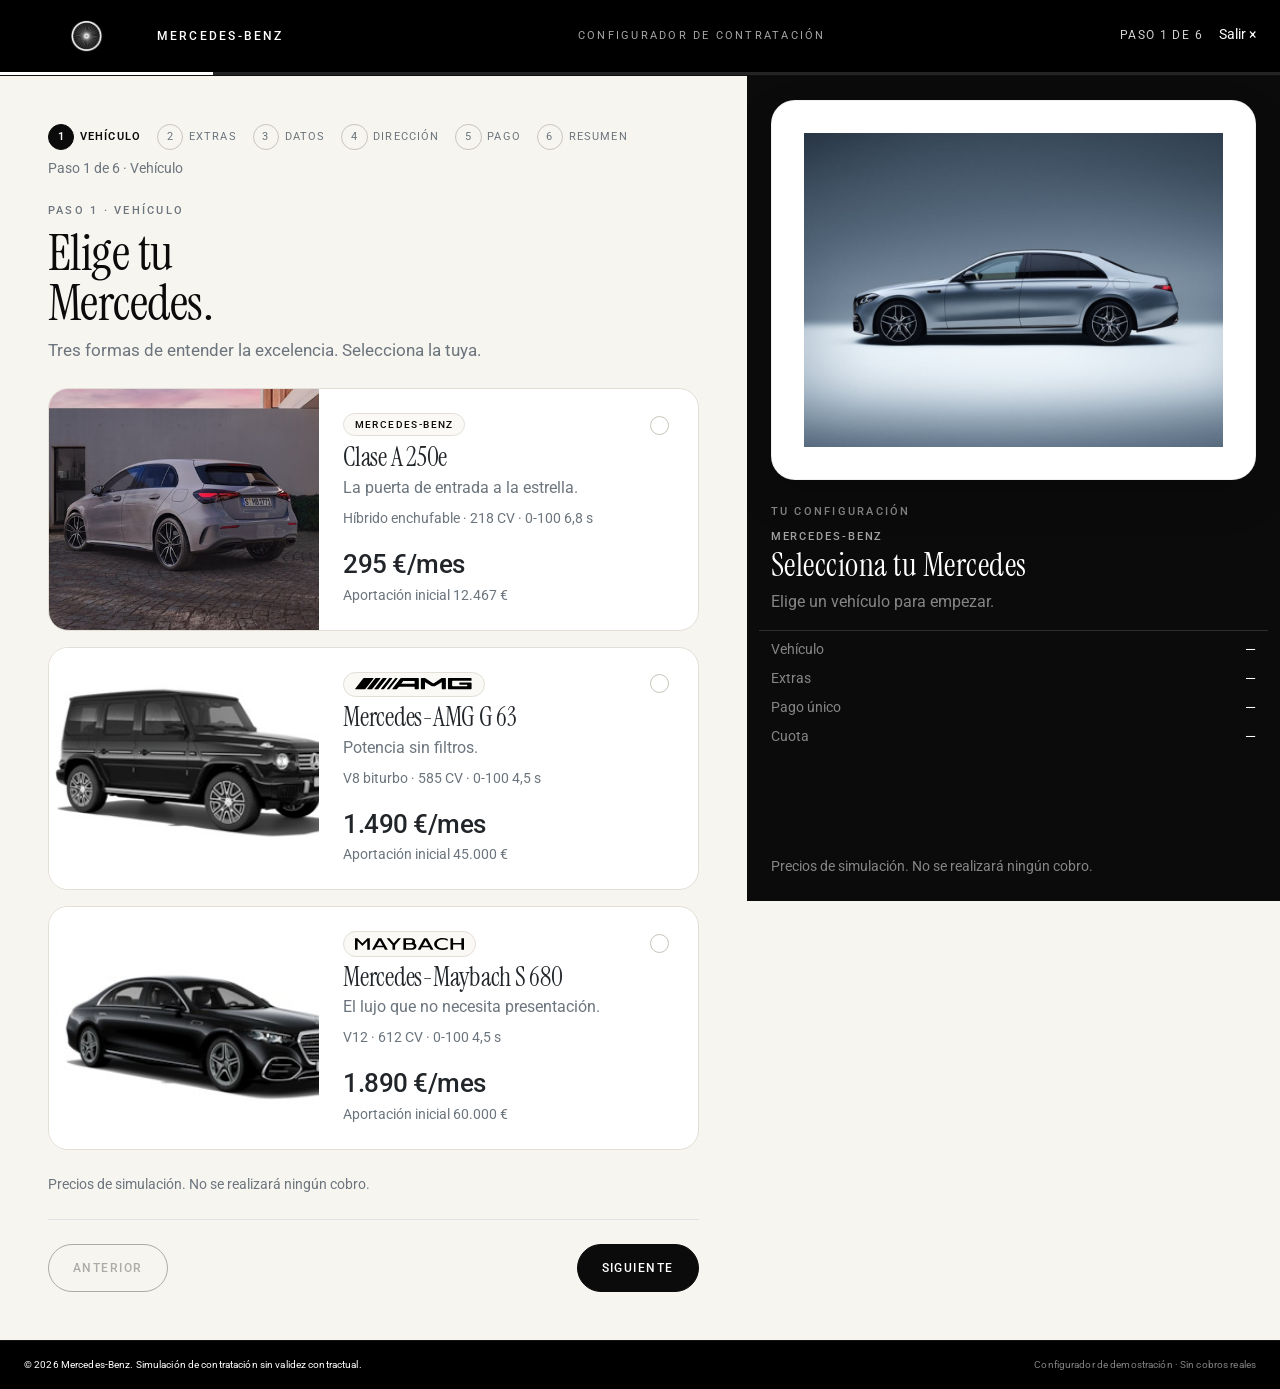
==== contratacion.html @ b45d789f "feat(SCRUM-10): implementa los extras y sus dependencias" ====
<!DOCTYPE html>
<html lang="es">

<head>
    <meta charset="UTF-8">
    <meta name="viewport" content="width=device-width, initial-scale=1.0">
    <title>Configurador de contratación | Mercedes-Benz</title>
    <meta name="description"
        content="Configura y simula la contratación de tu Mercedes-Benz en seis pasos. Precios de simulación, sin cobros reales.">
    <link rel="icon" href="images/logo-140years.gif" type="image/gif">
    <link rel="stylesheet" href="css/bootstrap.min.css">
    <link rel="stylesheet" href="css/custom-css.css">
    <link rel="stylesheet" href="css/contratacion.css">
    <link rel="preconnect" href="https://fonts.googleapis.com">
    <link rel="preconnect" href="https://fonts.gstatic.com" crossorigin>
    <link
        href="https://fonts.googleapis.com/css2?family=Instrument+Serif:ital@0;1&family=Roboto:ital,wght@0,100..900;1,100..900&display=swap"
        rel="stylesheet">
</head>

<body class="config-page">

    <a class="visually-hidden-focusable" href="#contenidoConfigurador">Saltar al contenido</a>

    <noscript>
        <div class="alert alert-warning rounded-0 m-0 text-center">
            Este configurador necesita JavaScript para funcionar.
        </div>
    </noscript>

    <!-- =========================================================
         BARRA SUPERIOR DEL CONFIGURADOR
         ========================================================= -->
    <header class="config-header bg-black text-white sticky-top">
        <div class="config-header-inner d-flex align-items-center justify-content-between gap-3 px-3 px-lg-4">
            <a href="index.html"
                class="config-brand d-flex align-items-center gap-2 text-white text-decoration-none flex-shrink-0"
                aria-label="Volver a la home de Mercedes-Benz">
                <img src="images/logo-140years.gif" alt="Mercedes-Benz" class="config-brand-logo">
                <span class="config-brand-text d-none d-sm-inline">Mercedes-Benz</span>
            </a>

            <p class="config-header-title mb-0 d-none d-md-block">Configurador de contratación</p>

            <div class="config-header-meta d-flex align-items-center gap-3 flex-shrink-0">
                <span id="indicadorPasoTop" class="config-step-label text-uppercase small">Paso 1 de 6</span>
                <a href="index.html" class="config-exit text-white text-decoration-none small">
                    Salir <span aria-hidden="true">×</span>
                </a>
            </div>
        </div>

        <div class="config-progress progress" role="progressbar" aria-label="Progreso del formulario"
            aria-valuemin="1" aria-valuemax="6" aria-valuenow="1">
            <div id="barraProgreso" class="config-progress-bar progress-bar bg-white" style="width: 16.6667%"></div>
        </div>
    </header>

    <!-- =========================================================
         LAYOUT: CONTENIDO + SHOWROOM
         ========================================================= -->
    <main id="contenidoConfigurador" class="config-layout">
        <h1 class="visually-hidden">Configurador de contratación Mercedes-Benz</h1>

        <div class="row g-0">
            <!-- Columna izquierda: pasos y formulario -->
            <div class="col-12 col-xl-7 config-content">
                <div class="config-main px-3 px-md-4 px-xl-5 py-4 py-xl-5">

                    <!-- Stepper -->
                    <nav aria-label="Pasos del formulario" class="config-stepper mb-4">
                        <ol class="list-unstyled d-flex flex-wrap gap-2 gap-md-3 mb-2">
                            <li class="config-stepper-item is-active fw-semibold" data-paso-indicador="1"
                                aria-current="step">
                                <span class="config-stepper-num">1</span> Vehículo
                            </li>
                            <li class="config-stepper-item text-secondary" data-paso-indicador="2">
                                <span class="config-stepper-num">2</span> Extras
                            </li>
                            <li class="config-stepper-item text-secondary" data-paso-indicador="3">
                                <span class="config-stepper-num">3</span> Datos
                            </li>
                            <li class="config-stepper-item text-secondary" data-paso-indicador="4">
                                <span class="config-stepper-num">4</span> Dirección
                            </li>
                            <li class="config-stepper-item text-secondary" data-paso-indicador="5">
                                <span class="config-stepper-num">5</span> Pago
                            </li>
                            <li class="config-stepper-item text-secondary" data-paso-indicador="6">
                                <span class="config-stepper-num">6</span> Resumen
                            </li>
                        </ol>
                        <p id="indicadorPaso" class="small text-secondary mb-0" aria-live="polite">
                            Paso 1 de 6 · Vehículo
                        </p>
                    </nav>

                    <form id="formContratacion" class="config-form" novalidate>
                        <!-- Resumen de errores: lo rellena T10 -->
                        <div id="resumenErrores" class="alert alert-danger" role="alert" hidden></div>

                        <!-- =================================================
                             PASO 1: VEHÍCULO
                             ================================================= -->
                        <section class="config-step" id="paso-1" data-paso="1" aria-labelledby="titulo-paso-1">
                            <header class="config-step-header mb-4">
                                <p class="config-eyebrow text-uppercase small text-secondary mb-2">
                                    Paso 1 · Vehículo
                                </p>
                                <h2 id="titulo-paso-1" class="display-4 mb-2" tabindex="-1">Elige tu Mercedes.</h2>
                                <p class="config-lead text-secondary mb-0">
                                    Tres formas de entender la excelencia. Selecciona la tuya.
                                </p>
                            </header>

                            <fieldset class="config-fieldset mb-4">
                                <legend class="visually-hidden">Selecciona un vehículo</legend>

                                <div class="config-vehicle-list d-flex flex-column gap-3">

                                    <!-- Clase A 250e -->
                                    <div class="card-vehiculo card overflow-hidden position-relative">
                                        <div class="row g-0">
                                            <div class="col-sm-5 config-vehiculo-media">
                                                <img src="images/ClaseA250eSpecialEdition.jpg"
                                                    alt="Mercedes-Benz Clase A 250e"
                                                    class="w-100 h-100 object-fit-cover">
                                            </div>
                                            <div class="col-sm-7">
                                                <div class="card-body">
                                                    <div
                                                        class="d-flex justify-content-between align-items-start gap-3 mb-2">
                                                        <span class="badge card-vehiculo-badge">Mercedes-Benz</span>
                                                        <div class="form-check m-0">
                                                            <input class="form-check-input" type="radio"
                                                                name="producto" id="producto-clase-a"
                                                                value="clase-a-250e" data-linea="mercedes-benz"
                                                                data-modelo="Clase A 250e" data-precio-mensual="295"
                                                                data-precio-unico="12467"
                                                                data-imagen="images/ClaseA250eSpecialEdition.jpg"
                                                                data-tagline="La puerta de entrada a la estrella."
                                                                data-specs="Híbrido enchufable · 218 CV · 0-100 6,8 s"
                                                                data-alt="Mercedes-Benz Clase A 250e">
                                                            <label class="form-check-label stretched-link"
                                                                for="producto-clase-a">
                                                                <span class="visually-hidden">Seleccionar Clase A
                                                                    250e</span>
                                                            </label>
                                                        </div>
                                                    </div>
                                                    <h3 class="h4 mb-1">Clase A 250e</h3>
                                                    <p class="text-secondary mb-2">La puerta de entrada a la
                                                        estrella.</p>
                                                    <p class="small text-secondary mb-3">
                                                        Híbrido enchufable · 218 CV · 0-100 6,8 s
                                                    </p>
                                                    <p class="config-vehiculo-precio mb-0"><strong>295 €/mes</strong>
                                                    </p>
                                                    <p class="small text-secondary mb-0">
                                                        Aportación inicial 12.467 €
                                                    </p>
                                                    <span class="card-vehiculo-estado" aria-hidden="true">Seleccionado</span>
                                                </div>
                                            </div>
                                        </div>
                                    </div>

                                    <!-- AMG G 63 -->
                                    <div class="card-vehiculo card overflow-hidden position-relative">
                                        <div class="row g-0">
                                            <div class="col-sm-5 config-vehiculo-media">
                                                <img src="images/coches/SUV&amp;Todoterreno2.jpg"
                                                    alt="Mercedes-AMG G 63" class="w-100 h-100 object-fit-cover">
                                            </div>
                                            <div class="col-sm-7">
                                                <div class="card-body">
                                                    <div
                                                        class="d-flex justify-content-between align-items-start gap-3 mb-2">
                                                        <span class="badge card-vehiculo-badge">
                                                            <img src="images/logo-amg.svg" alt="AMG" height="12">
                                                        </span>
                                                        <div class="form-check m-0">
                                                            <input class="form-check-input" type="radio"
                                                                name="producto" id="producto-amg" value="amg-g-63"
                                                                data-linea="amg" data-modelo="Mercedes-AMG G 63"
                                                                data-precio-mensual="1490" data-precio-unico="45000"
                                                                data-imagen="images/coches/SUV&amp;Todoterreno2.jpg"
                                                                data-tagline="Potencia sin filtros."
                                                                data-specs="V8 biturbo · 585 CV · 0-100 4,5 s"
                                                                data-alt="Mercedes-AMG G 63">
                                                            <label class="form-check-label stretched-link"
                                                                for="producto-amg">
                                                                <span class="visually-hidden">Seleccionar
                                                                    Mercedes-AMG G 63</span>
                                                            </label>
                                                        </div>
                                                    </div>
                                                    <h3 class="h4 mb-1">Mercedes-AMG G 63</h3>
                                                    <p class="text-secondary mb-2">Potencia sin filtros.</p>
                                                    <p class="small text-secondary mb-3">
                                                        V8 biturbo · 585 CV · 0-100 4,5 s
                                                    </p>
                                                    <p class="config-vehiculo-precio mb-0"><strong>1.490
                                                            €/mes</strong></p>
                                                    <p class="small text-secondary mb-0">
                                                        Aportación inicial 45.000 €
                                                    </p>
                                                    <span class="card-vehiculo-estado" aria-hidden="true">Seleccionado</span>
                                                </div>
                                            </div>
                                        </div>
                                    </div>

                                    <!-- Maybach S 680 -->
                                    <div class="card-vehiculo card overflow-hidden position-relative">
                                        <div class="row g-0">
                                            <div class="col-sm-5 config-vehiculo-media">
                                                <img src="images/coches/Berlina1.jpg"
                                                    alt="Mercedes-Maybach S 680"
                                                    class="w-100 h-100 object-fit-cover">
                                            </div>
                                            <div class="col-sm-7">
                                                <div class="card-body">
                                                    <div
                                                        class="d-flex justify-content-between align-items-start gap-3 mb-2">
                                                        <span class="badge card-vehiculo-badge">
                                                            <img src="images/logo-maybach.svg" alt="Maybach"
                                                                height="12">
                                                        </span>
                                                        <div class="form-check m-0">
                                                            <input class="form-check-input" type="radio"
                                                                name="producto" id="producto-maybach"
                                                                value="maybach-s-680" data-linea="maybach"
                                                                data-modelo="Mercedes-Maybach S 680"
                                                                data-precio-mensual="1890" data-precio-unico="60000"
                                                                data-imagen="images/coches/Berlina1.jpg"
                                                                data-tagline="El lujo que no necesita presentación."
                                                                data-specs="V12 · 612 CV · 0-100 4,5 s"
                                                                data-alt="Mercedes-Maybach S 680">
                                                            <label class="form-check-label stretched-link"
                                                                for="producto-maybach">
                                                                <span class="visually-hidden">Seleccionar
                                                                    Mercedes-Maybach S 680</span>
                                                            </label>
                                                        </div>
                                                    </div>
                                                    <h3 class="h4 mb-1">Mercedes-Maybach S 680</h3>
                                                    <p class="text-secondary mb-2">El lujo que no necesita
                                                        presentación.</p>
                                                    <p class="small text-secondary mb-3">
                                                        V12 · 612 CV · 0-100 4,5 s
                                                    </p>
                                                    <p class="config-vehiculo-precio mb-0"><strong>1.890
                                                            €/mes</strong></p>
                                                    <p class="small text-secondary mb-0">
                                                        Aportación inicial 60.000 €
                                                    </p>
                                                    <span class="card-vehiculo-estado" aria-hidden="true">Seleccionado</span>
                                                </div>
                                            </div>
                                        </div>
                                    </div>

                                </div>
                            </fieldset>

                            <p class="small text-secondary mb-0">
                                Precios de simulación. No se realizará ningún cobro.
                            </p>
                        </section>

                        <!-- =================================================
                             PASO 2: EXTRAS (T5)
                             ================================================= -->
                        <section class="config-step" id="paso-2" data-paso="2" aria-labelledby="titulo-paso-2" hidden>
                            <header class="config-step-header mb-4">
                                <p class="config-eyebrow text-uppercase small text-secondary mb-2">
                                    Paso 2 · Extras
                                </p>
                                <h2 id="titulo-paso-2" class="display-4 mb-2" tabindex="-1">Hazlo tuyo.</h2>
                                <p class="config-lead text-secondary mb-0">
                                    Añade solo lo que necesitas. Puedes cambiar de idea cuando quieras.
                                </p>
                            </header>
                            <div id="extrasAviso" class="extras-aviso" role="status" hidden></div>

                            <section class="extras-grupo" aria-labelledby="extras-servicios">
                                <h3 id="extras-servicios" class="extras-grupo-titulo">Servicios</h3>
                                <div class="row g-3">
                                    <div class="col-md-6">
                                        <label class="card-extra" for="extra-mantenimiento">
                                            <span class="card-extra-icono" aria-hidden="true">
                                                <svg xmlns="http://www.w3.org/2000/svg" viewBox="0 0 24 24"
                                                    fill="none" stroke="currentColor" stroke-width="1.5"
                                                    stroke-linecap="round" stroke-linejoin="round">
                                                    <path
                                                        d="M14.7 6.3a4 4 0 0 0-5.4 5.4L3 18l3 3 6.3-6.3a4 4 0 0 0 5.4-5.4l-2.8 2.8-2.5-.7-.7-2.5 2.8-2.8Z" />
                                                </svg>
                                            </span>
                                            <span class="card-extra-cuerpo">
                                                <span class="card-extra-titulo">Mantenimiento y neumáticos</span>
                                                <span class="card-extra-desc">Revisiones, mantenimiento y neumáticos
                                                    incluidos.</span>
                                                <span class="card-extra-precio">35 €/mes</span>
                                                <span class="card-extra-tipo">Recurrente</span>
                                            </span>
                                            <span class="card-extra-control">
                                                <input class="form-check-input" type="checkbox"
                                                    id="extra-mantenimiento" name="extras" value="mantenimiento"
                                                    data-nombre="Mantenimiento y neumáticos" data-precio-mensual="35"
                                                    data-precio-unico="0" data-tipo="mensual" disabled>
                                            </span>
                                        </label>
                                    </div>
                                    <div class="col-md-6">
                                        <label class="card-extra" for="extra-seguro">
                                            <span class="card-extra-icono" aria-hidden="true">
                                                <svg xmlns="http://www.w3.org/2000/svg" viewBox="0 0 24 24"
                                                    fill="none" stroke="currentColor" stroke-width="1.5"
                                                    stroke-linecap="round" stroke-linejoin="round">
                                                    <path d="M12 3l7 3v5c0 4.4-2.9 7.4-7 9-4.1-1.6-7-4.6-7-9V6l7-3Z" />
                                                    <path d="m9 12 2 2 4-4" />
                                                </svg>
                                            </span>
                                            <span class="card-extra-cuerpo">
                                                <span class="card-extra-titulo">Seguro a todo riesgo</span>
                                                <span class="card-extra-desc">Cobertura completa con franquicia
                                                    reducida.</span>
                                                <span class="card-extra-precio">45 €/mes</span>
                                                <span class="card-extra-tipo">Recurrente</span>
                                            </span>
                                            <span class="card-extra-control">
                                                <input class="form-check-input" type="checkbox" id="extra-seguro"
                                                    name="extras" value="seguro" data-nombre="Seguro a todo riesgo"
                                                    data-precio-mensual="45" data-precio-unico="0" data-tipo="mensual"
                                                    disabled>
                                            </span>
                                        </label>
                                    </div>
                                </div>
                            </section>

                            <section class="extras-grupo" aria-labelledby="extras-tecnologia-confort">
                                <h3 id="extras-tecnologia-confort" class="extras-grupo-titulo">Tecnología y confort</h3>
                                <div class="row g-3">
                                    <div class="col-md-6">
                                        <label class="card-extra" for="extra-wallbox">
                                            <span class="card-extra-icono" aria-hidden="true">
                                                <svg xmlns="http://www.w3.org/2000/svg" viewBox="0 0 24 24"
                                                    fill="none" stroke="currentColor" stroke-width="1.5"
                                                    stroke-linecap="round" stroke-linejoin="round">
                                                    <path d="M13 2 4 14h6l-1 8 9-12h-6l1-8Z" />
                                                </svg>
                                            </span>
                                            <span class="card-extra-cuerpo">
                                                <span class="card-extra-titulo">Wallbox y instalación</span>
                                                <span class="card-extra-desc">Cargador doméstico instalado en tu
                                                    plaza.</span>
                                                <span class="card-extra-precio">1.200 €</span>
                                                <span class="card-extra-tipo">Pago único</span>
                                                <span class="card-extra-nota">Solo disponible para Clase A 250e.</span>
                                            </span>
                                            <span class="card-extra-control">
                                                <input class="form-check-input" type="checkbox" id="extra-wallbox"
                                                    name="extras" value="wallbox" data-nombre="Wallbox y instalación"
                                                    data-precio-mensual="0" data-precio-unico="1200" data-tipo="unico"
                                                    data-requiere="clase-a-250e"
                                                    data-requiere-texto="Clase A 250e" disabled>
                                            </span>
                                        </label>
                                    </div>
                                    <div class="col-md-6">
                                        <label class="card-extra" for="extra-amg-night">
                                            <span class="card-extra-icono" aria-hidden="true">
                                                <svg xmlns="http://www.w3.org/2000/svg" viewBox="0 0 24 24"
                                                    fill="none" stroke="currentColor" stroke-width="1.5"
                                                    stroke-linecap="round" stroke-linejoin="round">
                                                    <path
                                                        d="m12 3 2.6 5.3 5.9.9-4.3 4.2 1 5.9-5.2-2.8-5.2 2.8 1-5.9L3.5 9.2l5.9-.9L12 3Z" />
                                                </svg>
                                            </span>
                                            <span class="card-extra-cuerpo">
                                                <span class="card-extra-titulo">Pack AMG Night</span>
                                                <span class="card-extra-desc">Detalles exteriores e interiores de
                                                    inspiración AMG.</span>
                                                <span class="card-extra-precio">1.500 €</span>
                                                <span class="card-extra-tipo">Pago único</span>
                                                <span class="card-extra-nota">Solo disponible para AMG G 63 · No
                                                    compatible con Pack Confort.</span>
                                            </span>
                                            <span class="card-extra-control">
                                                <input class="form-check-input" type="checkbox" id="extra-amg-night"
                                                    name="extras" value="pack-amg-night" data-nombre="Pack AMG Night"
                                                    data-precio-mensual="0" data-precio-unico="1500" data-tipo="unico"
                                                    data-requiere="amg-g-63" data-requiere-texto="Mercedes-AMG G 63"
                                                    data-incompatible="extra-confort" disabled>
                                            </span>
                                        </label>
                                    </div>
                                    <div class="col-md-6">
                                        <label class="card-extra" for="extra-chofer">
                                            <span class="card-extra-icono" aria-hidden="true">
                                                <svg xmlns="http://www.w3.org/2000/svg" viewBox="0 0 24 24"
                                                    fill="none" stroke="currentColor" stroke-width="1.5"
                                                    stroke-linecap="round" stroke-linejoin="round">
                                                    <circle cx="12" cy="8" r="3" />
                                                    <path d="M5 21a7 7 0 0 1 14 0" />
                                                </svg>
                                            </span>
                                            <span class="card-extra-cuerpo">
                                                <span class="card-extra-titulo">Pack Chófer</span>
                                                <span class="card-extra-desc">Asientos executive y experiencia
                                                    trasera premium.</span>
                                                <span class="card-extra-precio">2.500 €</span>
                                                <span class="card-extra-tipo">Pago único</span>
                                                <span class="card-extra-nota">Solo disponible para Maybach S 680.</span>
                                            </span>
                                            <span class="card-extra-control">
                                                <input class="form-check-input" type="checkbox" id="extra-chofer"
                                                    name="extras" value="pack-chofer" data-nombre="Pack Chófer"
                                                    data-precio-mensual="0" data-precio-unico="2500" data-tipo="unico"
                                                    data-requiere="maybach-s-680"
                                                    data-requiere-texto="Mercedes-Maybach S 680" disabled>
                                            </span>
                                        </label>
                                    </div>
                                    <div class="col-md-6">
                                        <label class="card-extra" for="extra-confort">
                                            <span class="card-extra-icono" aria-hidden="true">
                                                <svg xmlns="http://www.w3.org/2000/svg" viewBox="0 0 24 24"
                                                    fill="none" stroke="currentColor" stroke-width="1.5"
                                                    stroke-linecap="round" stroke-linejoin="round">
                                                    <path d="M5 11V8a3 3 0 0 1 3-3h8a3 3 0 0 1 3 3v3" />
                                                    <path d="M5 11h14v6a3 3 0 0 1-3 3H8a3 3 0 0 1-3-3v-6Z" />
                                                    <path d="M7 17h10" />
                                                </svg>
                                            </span>
                                            <span class="card-extra-cuerpo">
                                                <span class="card-extra-titulo">Pack Confort</span>
                                                <span class="card-extra-desc">Asientos ventilados, masaje y confort
                                                    adicional.</span>
                                                <span class="card-extra-precio">900 €</span>
                                                <span class="card-extra-tipo">Pago único</span>
                                                <span class="card-extra-nota">No compatible con Pack AMG Night.</span>
                                            </span>
                                            <span class="card-extra-control">
                                                <input class="form-check-input" type="checkbox" id="extra-confort"
                                                    name="extras" value="pack-confort" data-nombre="Pack Confort"
                                                    data-precio-mensual="0" data-precio-unico="900" data-tipo="unico"
                                                    data-incompatible="extra-amg-night" disabled>
                                            </span>
                                        </label>
                                    </div>
                                </div>
                            </section>

                            <div class="extras-resumen" aria-live="polite">
                                <p class="extras-resumen-titulo mb-1">Tu selección</p>
                                <p id="extrasResumenTexto" class="mb-0">Sin extras seleccionados.</p>
                            </div>
                        </section>

                        <!-- =================================================
                             PASO 3: DATOS PERSONALES (T6)
                             ================================================= -->
                        <section class="config-step" id="paso-3" data-paso="3" aria-labelledby="titulo-paso-3" hidden>
                            <header class="config-step-header mb-4">
                                <p class="config-eyebrow text-uppercase small text-secondary mb-2">
                                    Paso 3 · Datos
                                </p>
                                <h2 id="titulo-paso-3" class="display-4 mb-2" tabindex="-1">Cuéntanos quién eres.</h2>
                                <p class="config-lead text-secondary mb-0">
                                    Necesitamos tus datos para preparar la solicitud. Debes ser mayor de 18 años.
                                </p>
                            </header>
                            <div class="config-placeholder text-secondary">
                                <p class="mb-0">
                                    Contenido de la fase 3 (T6): nombre, apellidos, DNI, correo, confirmación,
                                    teléfono y fecha de nacimiento.
                                </p>
                            </div>
                        </section>

                        <!-- =================================================
                             PASO 4: DIRECCIÓN (T7)
                             ================================================= -->
                        <section class="config-step" id="paso-4" data-paso="4" aria-labelledby="titulo-paso-4" hidden>
                            <header class="config-step-header mb-4">
                                <p class="config-eyebrow text-uppercase small text-secondary mb-2">
                                    Paso 4 · Dirección
                                </p>
                                <h2 id="titulo-paso-4" class="display-4 mb-2" tabindex="-1">
                                    ¿Dónde te llevamos tu Mercedes?
                                </h2>
                                <p class="config-lead text-secondary mb-0">
                                    Solo admitimos direcciones de España.
                                </p>
                            </header>
                            <div class="config-placeholder text-secondary">
                                <p class="mb-0">
                                    Contenido de la fase 4 (T7): tipo y nombre de vía, número, piso, código postal,
                                    localidad y provincia.
                                </p>
                            </div>
                        </section>

                        <!-- =================================================
                             PASO 5: PAGO (T8)
                             ================================================= -->
                        <section class="config-step" id="paso-5" data-paso="5" aria-labelledby="titulo-paso-5" hidden>
                            <header class="config-step-header mb-4">
                                <p class="config-eyebrow text-uppercase small text-secondary mb-2">
                                    Paso 5 · Pago
                                </p>
                                <h2 id="titulo-paso-5" class="display-4 mb-2" tabindex="-1">Elige cómo pagar.</h2>
                                <p class="config-lead text-secondary mb-0">
                                    Domiciliación bancaria o tarjeta simulada. No se realizará ningún cargo.
                                </p>
                            </header>
                            <div class="config-placeholder text-secondary">
                                <p class="mb-0">
                                    Contenido de la fase 5 (T8): método de pago, titular, IBAN o tarjeta simulada.
                                </p>
                            </div>
                        </section>

                        <!-- =================================================
                             PASO 6: RESUMEN Y CONFIRMACIÓN (T9)
                             ================================================= -->
                        <section class="config-step" id="paso-6" data-paso="6" aria-labelledby="titulo-paso-6" hidden>
                            <header class="config-step-header mb-4">
                                <p class="config-eyebrow text-uppercase small text-secondary mb-2">
                                    Paso 6 · Resumen
                                </p>
                                <h2 id="titulo-paso-6" class="display-4 mb-2" tabindex="-1">Revisa y confirma.</h2>
                                <p class="config-lead text-secondary mb-0">
                                    Comprueba tu configuración antes de enviar la solicitud.
                                </p>
                            </header>
                            <div class="config-placeholder text-secondary">
                                <p class="mb-0">
                                    Contenido de la fase 6 (T9): resumen editable, desglose de precios, casillas
                                    legales y confirmación.
                                </p>
                            </div>
                        </section>

                        <!-- Navegación -->
                        <div
                            class="config-actions d-flex justify-content-between align-items-center gap-3 mt-4 pt-4 border-top">
                            <button type="button" id="btnAnterior"
                                class="btn btn-outline-dark rounded-pill px-4 btn-config btn-config-outline" disabled>
                                Anterior
                            </button>
                            <button type="button" id="btnSiguiente"
                                class="btn btn-dark rounded-pill px-4 btn-config">
                                Siguiente
                            </button>
                            <button type="button" id="btnConfirmar"
                                class="btn btn-dark rounded-pill px-4 btn-config" hidden>
                                Confirmar solicitud
                            </button>
                        </div>
                    </form>
                </div>
            </div>

            <!-- Columna derecha: showroom -->
            <aside class="col-12 col-xl-5 config-showroom bg-dark text-white p-3 p-xl-4"
                aria-label="Resumen de tu configuración">
                <div class="config-showroom-stage d-flex align-items-center justify-content-center mb-4">
                    <img id="showroomImagen" src="images/welcomehome.jpg"
                        alt="Mercedes-Benz de perfil en estudio" class="img-fluid">
                </div>

                <p class="config-eyebrow text-uppercase small text-white-50 mb-2">Tu configuración</p>
                <p id="showroomLinea" class="config-showroom-linea mb-1">Mercedes-Benz</p>
                <h2 id="showroomModelo" class="h3 mb-2" aria-live="polite">Selecciona tu Mercedes</h2>
                <p id="showroomTagline" class="text-white-50 mb-2">Elige un vehículo para empezar.</p>
                <p id="showroomSpecs" class="config-showroom-specs text-white-50 mb-4" hidden></p>

                <dl class="row small mb-4">
                    <dt class="col-6 fw-normal text-white-50">Vehículo</dt>
                    <dd id="showroomVehiculo" class="col-6 text-end mb-2">—</dd>
                    <dt class="col-6 fw-normal text-white-50">Extras</dt>
                    <dd id="showroomExtras" class="col-6 text-end mb-2">—</dd>
                    <dt class="col-6 fw-normal text-white-50">Pago único</dt>
                    <dd id="showroomPagoUnico" class="col-6 text-end mb-2">—</dd>
                    <dt class="col-6 fw-normal text-white-50">Cuota</dt>
                    <dd id="showroomCuota" class="col-6 text-end mb-0">—</dd>
                </dl>

                <p class="small text-white-50 mb-0">
                    Precios de simulación. No se realizará ningún cobro.
                </p>
            </aside>
        </div>
    </main>

    <!-- =========================================================
         PIE LEGAL MÍNIMO
         ========================================================= -->
    <footer class="config-footer bg-black text-white py-3">
        <div
            class="container-fluid px-3 px-lg-4 d-flex flex-column flex-md-row justify-content-between gap-2 small">
            <p class="mb-0">© 2026 Mercedes-Benz. Simulación de contratación sin validez contractual.</p>
            <p class="mb-0 text-white-50">Configurador de demostración · Sin cobros reales</p>
        </div>
    </footer>

    <script src="js/bootstrap.bundle.min.js"></script>
    <script src="js/contratacion.js"></script>
    <script src="js/vehiculo.js"></script>
    <script src="js/extras.js"></script>
</body>

</html>
---- css/custom-css.css ----
/* =========================================================
   1. NAVBAR: padding responsive
   ========================================================= */
.nav-padding-responsive {
  padding: 1.5rem 1.6rem;
}

@media (min-width: 992px) {
  .nav-padding-responsive {
    padding: 1.4rem 6.75rem;
  }
}

.navbar>.container-fluid {
  position: relative;
}

/* Se extrae del flujo con position absolute para que el ancho del bloque izquierdo o derecho nunca lo desplace. */
.nav-center {
  position: absolute;
  left: 50%;
  top: 50%;
  transform: translate(-50%, -50%);
  z-index: 1;
}

.logo-mercedes {
  height: 42px;
  width: auto;
  display: block;
}

/* Bloques laterales equilibrados */
.nav-left,
.nav-right {
  flex: 1 1 0;
  min-width: 0;
}

/* =========================================================
   3. ENLACES Y SEPARACIÓN
   ========================================================= */
.nav-link {
  font-size: 0.95rem;
  letter-spacing: 0.3px;
  padding: 0.5rem 0.25rem;
  transition: opacity 0.2s ease;
}

.nav-link:hover {
  opacity: 0.7;
}

/* Separación del menú principal (escritorio) */
.menu-principal {
  column-gap: 1.25rem;
}

@media (min-width: 1200px) {
  .menu-principal {
    column-gap: 2rem;
  }
}

@media (min-width: 1400px) {
  .menu-principal {
    column-gap: 2.75rem;
  }
}

/* Iconos de la derecha */
.nav-icono {
  color: #fff;
  display: inline-flex;
  align-items: center;
  transition: opacity 0.2s ease;
}

.nav-icono:hover {
  color: #fff;
  opacity: 0.7;
}

.navbar-toggler {
  padding: 0.25rem;
}

.navbar-toggler:focus {
  box-shadow: none;
}

/* =========================================================
   4. MENÚ MÓVIL: offcanvas blanco a pantalla completa
   ========================================================= */
.menu-mercedes {
  --bs-offcanvas-width: 100%;
  --bs-offcanvas-bg: #fff;
  --bs-offcanvas-color: #1a1a1a;
  --bs-offcanvas-padding-x: 0;
  --bs-offcanvas-padding-y: 0;
}

.menu-mercedes .offcanvas-header {
  padding: 1.5rem 1.75rem 0.5rem;
}

.menu-mercedes .offcanvas-body {
  padding: 0 1.75rem 1.5rem;
}

.times-new-roman {
  font-family: Georgia, "Times New Roman", serif;
}

/* Buscador */
.menu-buscador input {
  border: 1px solid #b7b7b7;
  border-radius: 0.35rem;
  padding: 0.85rem 3.25rem 0.85rem 1rem;
  font-size: 1rem;
  color: #1a1a1a;
}

.menu-buscador input::placeholder {
  color: #8a8a8a;
}

.menu-buscador input:focus {
  border-color: #1a1a1a;
  box-shadow: none;
}

.menu-buscador-icono {
  position: absolute;
  right: 1rem;
  top: 50%;
  transform: translateY(-50%);
  color: #1a1a1a;
  pointer-events: none;
}

/* =========================================================
   5. HERO
   ========================================================= */

/* Móvil: la imagen heromobile.jpg (1:1) se muestra a su proporción natural.
   Escritorio: la imagen mantiene su proporción (sin ampliarse) y el espacio
   que sobra bajo ella queda negro, nunca blanco. */
@media (min-width: 992px) {
  .hero-img {
    height: auto;
    max-height: calc(100vh - 4.9375rem);
    object-position: center;
    transform: scale(1.07);
  }

  .hero-contenido {
    position: absolute;
    inset: 0;
  }
}

/* Sombra inferior en móvil: funde la imagen con el fondo negro */
.hero-sombra {
  background: linear-gradient(to top,
      rgba(0, 0, 0, 0.8) 0%,
      rgba(0, 0, 0, 0.45) 16%,
      rgba(0, 0, 0, 0.15) 34%,
      rgba(0, 0, 0, 0) 55%);
  pointer-events: none;
}

/* Escritorio: sombra más intensa desde la esquina inferior izquierda,
   oscurecimiento de la parte izquierda que se funde con el header
   y borde inferior fundido con el fondo negro */
@media (min-width: 992px) {
  .hero-sombra {
    background:
      linear-gradient(to top,
        rgba(0, 0, 0, 1) 0%,
        rgba(0, 0, 0, 0.6) 4%,
        rgba(0, 0, 0, 0) 10%),
      linear-gradient(to right,
        rgba(0, 0, 0, 0.95) 0%,
        rgba(0, 0, 0, 0.55) 10%,
        rgba(0, 0, 0, 0.22) 22%,
        rgba(0, 0, 0, 0) 38%),
      radial-gradient(120% 130% at 0% 100%,
        rgba(0, 0, 0, 0.98) 0%,
        rgba(0, 0, 0, 0.55) 14%,
        rgba(0, 0, 0, 0.15) 32%,
        rgba(0, 0, 0, 0) 52%);
  }
}

/* Mismo padding lateral que el navbar para alinear los textos */
.hero-caja {
  padding-left: 1.6rem;
  padding-right: 1.6rem;
}

@media (min-width: 992px) {
  .hero-caja {
    padding-left: 2rem;
    padding-right: 2rem;
  }
}

@media (min-width: 1200px) {
  .hero-caja {
    padding-left: 4rem;
    padding-right: 4rem;
  }
}

@media (min-width: 1400px) {
  .hero-caja {
    padding-left: 6.5rem;
    padding-right: 6.5rem;
  }
}

/* Tamaños tipográficos fluidos que no cubren las utilidades de Bootstrap */
.hero-titulo {
  font-family: 'Instrument Serif', serif;
  font-weight: 200;
  letter-spacing: 0.5px;
  font-size: clamp(1.95rem, 3.5vw, 3.9rem);
  line-height: 1.08;
}

.hero-sub {
  font-size: clamp(0.95rem, 1.1vw, 1.25rem);
}

/* Punto medio entre los paddings de Bootstrap (px-4 / px-5, py-2 / py-3) */
.hero-btn {
  padding: 0.75rem 2.5rem;
}

h1, h2, h3, h4, h5, h6,
.h1, .h2, .h3, .h4, .h5, .h6 {
  font-family: 'Instrument Serif', serif;
  font-weight: 200;
  letter-spacing: 0.5px;
}

/* Ajuste específico para que las tarjetas no fuercen negrita excesiva */
.card-recommendation h3 {
  font-family: 'Instrument Serif', serif;
  font-weight: 400;
  font-size: 1.75rem;
}

/* Altura base para móvil y sin bordes */
.card-recommendation {
  height: 420px;
  position: relative;
  border: none;
}

/* La imagen ocupa siempre todo el contenedor sin deformarse */
.card-recommendation .card-img {
  height: 100%;
  width: 100%;
  object-fit: cover;
}

/* Degradado inferior para que se lea el texto y los botones */
.card-recommendation .card-img-overlay {
  background: linear-gradient(
    to bottom,
    transparent 0%,
    transparent 50%,
    rgba(0, 0, 0, 0.5) 65%,
    #000000 82%,
    #000000 100%
  );
}

/* Altura en ordenador (a partir de 992px) */
@media (min-width: 992px) {
  .card-recommendation {
    height: 480px;
  }
}

/* Zoom suave y rápido en la imagen */
.card-recommendation .card-img {
  transition: transform 0.35s ease-out;
  will-change: transform;
}

.card-recommendation:hover .card-img {
  transform: scale(1.04);
}

/* Botón azul: se oscurece solo un pelín */
.card-recommendation .btn-primary {
  background-color: #0073e6;
  border-color: #0073e6;
  transition: background-color 0.2s ease, border-color 0.2s ease;
}

.card-recommendation .btn-primary:hover {
  background-color: #005fbd;
  border-color: #005fbd;
}

/* Enlace "Configúralo": línea visible tenue que se tonifica y engorda hacia la derecha */
.link-mercedes {
  position: relative;
  text-decoration: none !important;
  color: #ffffff;
  display: inline-block;
  padding-bottom: 3px;
}

/* 1. Línea base ya visible (fina y translúcida) */
.link-mercedes::before {
  content: "";
  position: absolute;
  left: 0;
  bottom: 0;
  width: 100%;
  height: 1px;
  background-color: rgba(255, 255, 255, 0.45);
}

/* 2. Capa que recorre de izquierda a derecha tonificando y engordando la línea */
.link-mercedes::after {
  content: "";
  position: absolute;
  left: 0;
  bottom: 0;
  width: 0%;
  height: 2px;
  background-color: #ffffff;
  transition: width 0.3s ease;
}

.link-mercedes:hover::after {
  width: 100%;
}

/* =========================================================
   6. SELECTOR FLOTANTE DE MARCA
   ========================================================= */
/* Contenedor en flujo normal: solo centra la píldora y la superpone
   media píldora sobre el hero. El anclaje arriba lo hace JS con
   .selector-marca-dock (sticky da problemas en some móviles). */
.selector-marca-wrapper {
  position: relative;
  z-index: 1030;
  display: flex;
  justify-content: center;
  /* Mitad de la píldora sobre el hero: queda en la línea divisoria */
  margin-top: -1.75rem;
  margin-bottom: 1.5rem;
  /* El hueco vacío no bloquea clics a los elementos de debajo */
  pointer-events: none;
}

.selector-marca {
  pointer-events: auto;
  display: flex;
  align-items: center;
  gap: 0.25rem;
  background-color: #fff;
  border: 1px solid #e5e5e5;
  border-radius: 999px;
  padding: 0.2rem;
  box-shadow: 0 2px 10px rgba(0, 0, 0, 0.08);
}

/* Estado anclado arriba: la fija JS al hacer scroll (ver final del body) */
.selector-marca-dock {
  position: fixed;
  top: 1.25rem;
  left: 50%;
  transform: translateX(-50%);
}

.selector-marca-item {
  display: flex;
  align-items: center;
  height: 2.9rem;
  padding: 0 1.6rem;
  border: none;
  border-radius: 999px;
  background-color: transparent;
  color: #1a1a1a;
  font-size: 1rem;
  font-family: inherit;
  white-space: nowrap;
  text-decoration: none;
  transition: background-color 0.2s ease;
}

/* Los SVG no traen tamaño propio: fijamos ancho y autura de cada logo */
.selector-marca-item img {
  height: 1.6rem;
  width: 5.5rem;
  display: block;
}

.selector-marca-item img[src*="amg"] {
  width: 5.2rem;
  height: 1.9rem;
}

.selector-marca-item:hover {
  background-color: #f2f2f2;
}

/* Versión móvil: píldora más estrecha para que no se salga de pantalla */
@media (max-width: 575.98px) {
  .selector-marca {
    max-width: calc(100% - 2rem);
    gap: 0.15rem;
  }

  .selector-marca-item {
    height: 2.6rem;
    padding: 0 1rem;
    font-size: 0.9rem;
  }

  .selector-marca-item img {
    width: 4.4rem;
  }

  .selector-marca-item img[src*="amg"] {
    width: 4.4rem;
    height: 1.7rem;
  }
}

/* Pestaña activa: píldora negra con texto blanco en serif tipo Mercedes */
.selector-marca-item.activo {
  background-color: #000;
  color: #fff;
  font-family: 'Instrument Serif', serif;
  font-weight: 200;
  letter-spacing: 0.5px;
}

/* Título en móvil: visible y proporcionado */
.title-recomendaciones {
  font-size: 2.2rem; /* ~35px */
}

/* Título en ordenador: imponente y grande como en Mercedes */
@media (min-width: 992px) {
  .title-recomendaciones {
    font-size: 3rem;
    letter-spacing: 1px;
  }
}

/* =========================================================
   6. GAMA MERCEDES-BENZ
   ========================================================= */

/* Título de la sección */
.title-gama {
  font-size: 2.3rem;
}

@media (min-width: 992px) {
  .title-gama {
    font-size: 3rem;
    letter-spacing: 0.5px;
  }
}

/* Botones de la sección */
.btn-gama {
  --bs-btn-color: #000;
  font-size: 1.05rem;
  font-weight: 600;
  padding: 0.55rem 1.75rem;
}

/* Separación vertical entre filas: deja aire para los coches que sobresalen */
.row-gama {
  --bs-gutter-y: 4rem;
  margin-top: 3rem;
}

/* Nombre de la gama dentro de la tarjeta */
.card-gama-nombre {
  font-size: 1.75rem;
}

@media (min-width: 1200px) {
  .card-gama-nombre {
    font-size: 2.1rem;
  }
}

/* Tarjeta: gradiente plateado (arriba izquierda) a blanco (abajo derecha) */
.card-gama {
  position: relative;
  min-height: 100px;
  background: linear-gradient(135deg, #dee3e7 0%, #f1f4f6 50%, #ffffff 100%);
}

@media (min-width: 1200px) {
  .card-gama {
    min-height: 110px;
  }
}

/* Coche: situado a la derecha, sobresale por arriba de la tarjeta.
   multiply funde el fondo blanco del JPG con el gradiente de la tarjeta */
.card-gama-img {
  position: absolute;
  right: 1rem;
  bottom: 30%;
  height: 122%;
  width: auto;
  mix-blend-mode: multiply;
}

/* En móvil y tablet el coche es mucho más grande y se extiende hacia la izquierda */
@media (max-width: 991.98px) {
  .row-gama {
    margin-top: 4rem;
  }

  .card-gama-img {
    right: 0.5rem;
    bottom: 18%;
    height: 165%;
  }
}

/* Frames 2-6 de la animación: apilados en la misma posición, ocultos por JS */
.card-gama-frame {
  opacity: 0;
  will-change: opacity;
}

/* =========================================================
   7. FOOTER
   ========================================================= */

/* Volver arriba */
.footer-volver-arriba {
  color: #e6e6e6;
  font-size: 0.9rem;
  transition: opacity 0.2s ease;
}

.footer-volver-arriba:hover {
  color: #fff;
  opacity: 0.7;
}

/* Newsletter: marco visible solo en escritorio (en móvil no se dibuja) */
.footer-newsletter {
  border: none;
}

@media (min-width: 992px) {
  .footer-newsletter {
    border: 1px solid rgba(255, 255, 255, 0.15);
    border-radius: 4px;
  }
}

.footer-newsletter-titulo {
  font-family: 'Roboto', sans-serif;
  font-weight: 700;
  font-size: 1.1rem;
}

.footer-newsletter-sub {
  color: #b7b7b7;
  font-size: 1.05rem;
}

/* Botón Suscribirme: ancho completo en móvil, contenido y a la derecha en PC */
.footer-btn-suscribirme {
  width: 100%;
  padding: 0.75rem 2.5rem;
  font-size: 1rem;
  letter-spacing: 0.3px;
}

@media (min-width: 768px) {
  .footer-btn-suscribirme {
    width: auto;
  }
}

/* Títulos de columna: sans bold como en Mercedes (no la serif global) */
.footer-titulo {
  font-family: 'Roboto', sans-serif;
  font-weight: 700;
  font-size: 1.05rem;
  letter-spacing: 0;
  line-height: 1.3;
  margin-bottom: 1.4rem;
}

@media (min-width: 1200px) {
  .footer-titulo {
    font-size: 1.2rem;
  }
}

/* Enlaces de las columnas */
.footer-enlaces li {
  margin-bottom: 0.95rem;
}

.footer-enlaces li:last-child {
  margin-bottom: 0;
}

.footer-enlaces a {
  color: #ffffff;
  text-decoration: none;
  font-size: 0.95rem;
  line-height: 1.4;
  transition: opacity 0.2s ease;
}

.footer-enlaces a:hover {
  color: #fff;
  text-decoration: underline;
  opacity: 0.8;
}

/* Subfooter: móvil = columna con redes arriba y documentos debajo a la izquierda.
   --bs-border-color redefinido porque el gris por defecto de BS no se ve sobre negro */
.footer-sub {
  --bs-border-color: rgba(255, 255, 255, 0.15);
  flex-direction: column;
  align-items: flex-start;
  gap: 1.75rem;
  padding: 2rem 0 3rem;
}

.footer-redes {
  order: -1;
  gap: 1.75rem;
}

.footer-red {
  color: #fff;
  display: inline-flex;
  align-items: center;
  justify-content: center;
  transition: opacity 0.2s ease;
}

/* Iconos de redes un poco más grandes (sobrescriben el width/height del SVG) */
.footer-red svg {
  width: 1.75rem;
  height: 1.75rem;
}

.footer-red:hover {
  color: #fff;
  opacity: 0.7;
}

/* Documentos apilados en una sola columna a la izquierda */
.footer-docs {
  flex-direction: column;
  align-items: flex-start;
  gap: 1rem;
  width: 100%;
}

.footer-doc-item {
  color: #ffffff;
  font-size: 0.95rem;
  text-decoration: none;
  line-height: 1.4;
}

a.footer-doc-item:hover {
  color: #fff;
  text-decoration: underline;
  opacity: 0.8;
}

/* Escritorio: documentos fluyendo en varias filas + redes a la derecha */
@media (min-width: 768px) {
  .footer-sub {
    flex-direction: row;
    align-items: center;
    justify-content: space-between;
    gap: 2rem;
    padding: 2.5rem 0 4rem;
  }

  .footer-redes {
    order: 0;
    flex-shrink: 0;
    margin-left: auto;
  }

  .footer-docs {
    flex-direction: row;
    flex-wrap: wrap;
    align-items: center;
    column-gap: 1.75rem;
    row-gap: 1.35rem;
    width: auto;
    max-width: calc(100% - 12rem);
  }
}
/* =========================================================
   8. NUESTRAS OFERTAS DESTACADAS
   ========================================================= */

/* Tarjeta: borde y esquinas suaves, rellena toda la columna */
.card-oferta {
  background-color: #fff;
  border: 1px solid rgba(0, 0, 0, 0.08);
  overflow: hidden;
}

/* Cuarta tarjeta: sin imagen, mismo blanco que el resto */
.card-oferta-alt {
  background-color: #fff;
}

/* Imagen: ocupa el ancho y cubre recortando si la foto es m?s alta */
.card-oferta-img {
  display: block;
  aspect-ratio: 16 / 10;
  object-fit: cover;
}

/* Cuerpo: flexible para que la nota y el bot?n queden al fondo */
.card-oferta-body {
  padding: 1.4rem 1.5rem 1.5rem;
}

/* T?tulo: sans-serif en negrita (anula la serif global de h3) */
.card-oferta-titulo {
  font-family: Roboto, sans-serif;
  font-weight: 700;
  font-size: 1.2rem;
  letter-spacing: 0;
}

/* Precio y aportaci?n inicial */
.card-oferta-precio {
  font-family: Roboto, sans-serif;
  font-weight: 700;
  font-size: 1.05rem;
}

/* Listas de equipamiento */
.oferta-lista {
  padding-left: 1.35rem;
}

.oferta-lista li {
  font-family: Roboto, sans-serif;
  font-weight: 700;
  font-size: 0.95rem;
  margin-bottom: 0.35rem;
}

/* Nota legal: se pega al bot?n con el margen autom?tico superior */
.oferta-nota {
  font-family: Roboto, sans-serif;
  font-weight: 700;
  font-size: 0.95rem;
}

/* P?rrafo de la cuarta tarjeta */
.card-oferta-parrafo {
  font-family: Roboto, sans-serif;
  font-size: 1rem;
}

/* Referencia peque?a en azul (a, b, c, d) */
.oferta-ref {
  color: #0d6efd;
  font-weight: 700;
  margin-left: 0.15rem;
}

/* Bot?n de las tarjetas: ancho completo y azul */
.card-oferta .btn-oferta {
  display: block;
  width: 100%;
  border: none;
  border-radius: 0.6rem;
  background-color: #2e6ef2;
  color: #fff;
  font-weight: 700;
  padding: 0.75rem 1rem;
  transition: background-color 0.2s ease;
}

.card-oferta .btn-oferta:hover {
  background-color: #1d5ae0;
  color: #fff;
}

/* =========================================================
   9. BANNERS PROMOCIONALES (CAE / Welcome Home)
   ========================================================= */

/* En escritorio: imagen y texto cada uno a la mitad, centrados;
   en m?vil: apilados */
.banner-promo .promo-img {
  width: 100%;
}

@media (min-width: 992px) {
  .banner-promo .promo-img {
    width: 50%;
    height: auto;
    border-radius: 0.5rem;
  }
}

/* El texto respeta el hueco que sobra */
.promo-texto {
  padding: 1.5rem 1.5rem 0;
}

@media (min-width: 992px) {
  .promo-texto {
    flex: 1 1 50%;
    padding: 0 2.5rem 2.5rem;
  }
}

/* T?tulo grande serif y p?rrafo normal */
.promo-titulo {
  font-size: clamp(2rem, 4vw, 3rem);
  font-weight: 200;
  line-height: 1.15;
  margin-bottom: 1.5rem;
}

.promo-parrafo {
  font-family: Roboto, sans-serif;
  margin-bottom: 2.5rem;
}

/* Bot?n azul en p?ldora, igual que el resto de la web */
.btn-promo {
  display: inline-block;
  background-color: #2e6ef2;
  color: #fff;
  font-weight: 700;
  border: none;
  border-radius: 999px;
  padding: 0.85rem 1.75rem;
  transition: background-color 0.2s ease;
}

.btn-promo:hover {
  background-color: #1d5ae0;
  color: #fff;
}

/* =========================================================
   10. SERVICIO POSVENTA Y ACCESORIOS
   ========================================================= */

/* Título de la tarjeta: sans-serif en negrita (anula la serif global de h3) */
.card-servicio-titulo {
  font-family: Roboto, sans-serif;
  font-weight: 700;
  font-size: 1.2rem;
  letter-spacing: 0;
}

/* Párrafo descriptivo */
.card-servicio-parrafo {
  font-family: Roboto, sans-serif;
  font-size: 1.05rem;
  line-height: 1.5;
}

/* Botón "Más información": píldora con borde gris y fondo transparente */
.btn-mas-info {
  display: inline-block;
  border: 1px solid #b7b7b7;
  border-radius: 999px;
  background-color: transparent;
  color: #1a1a1a;
  font-size: 1rem;
  font-weight: 700;
  padding: 0.55rem 1.75rem;
  transition: background-color 0.2s ease;
}

/* En hover solo tiñe el fondo de un gris claro */
.btn-mas-info:hover {
  background-color: #f2f2f2;
  color: #1a1a1a;
}

/* Flecha circular superpuesta en el borde derecho de la segunda imagen (decorativa) */
.servicio-flecha {
  right: 1rem;
  width: 3.25rem;
  height: 3.25rem;
  border: none;
  border-radius: 50%;
  background-color: #fff;
  color: #1a1a1a;
  display: flex;
  align-items: center;
  justify-content: center;
  box-shadow: 0 2px 8px rgba(0, 0, 0, 0.18);
  transition: background-color 0.2s ease;
}

.servicio-flecha:hover {
  background-color: #f2f2f2;
  color: #1a1a1a;
}

/* Puntos del carrousel: el activo es más grande y negro */
.servicio-punto {
  display: block;
  width: 0.5rem;
  height: 0.5rem;
  border-radius: 50%;
  background-color: #d1d1d1;
}

.servicio-punto-activo {
  width: 0.65rem;
  height: 0.65rem;
  background-color: #1a1a1a;
}

/* =========================================================
   11. ACCESOS RÁPIDOS Y TEXTO LEGAL
   ========================================================= */

/* Tarjeta-enlace: fondo gris claro y transición suave para el hover.
   El resto (flex, centrado, padding, esquinas y sombra) lo aportan las
   utilidades Bootstrap escritas en el HTML. */
.card-atajo {
  background-color: #f7f7f7;
  font-family: Roboto, sans-serif;
  transition: background-color 0.2s ease;
}

/* Al pasar el ratón el fondo se oscurece levemente, indicando que es clicable */
.card-atajo:hover {
  background-color: #ececec;
}

/* Un poco más de aire entre la fila de arriba y la de abajo de tarjetas */
.row-accesos {
  --bs-gutter-y: 2rem;
}

/* Icono: misma altura para todos; el ancho se ajusta solo según su viewBox */
.atajo-icono {
  height: 1.75rem;
  width: auto;
  fill: #1a1a1a;
}

/* Título: Roboto en negrita (anula la serif global de los h3), algo más contenido */
.atajo-titulo {
  font-family: Roboto, sans-serif;
  font-size: 1.1rem;
  letter-spacing: 0;
}

/* Descripción: también en Roboto, un punto por debajo del título */
.atajo-texto {
  font-family: Roboto, sans-serif;
  font-size: 0.9rem;
}

/* Bloque legal: letra muy pequeña, líneas juntas y gris oscuro */
.legal-renting {
  font-family: Roboto, sans-serif;
  font-size: 0.68rem;
  line-height: 1.35;
  color: #333;
}

/* Separación mínima entre párrafos legales (el último no necesita margen) */
.legal-renting p {
  margin-bottom: 0.4rem;
}

.legal-renting p:last-child {
  margin-bottom: 0;
}
---- css/contratacion.css ----
/* =========================================================
   CONFIGURADOR DE CONTRATACIÓN
   Sistema visual común (T3)
   ---------------------------------------------------------
   Tokens, tipografía, layout, componentes, estados,
   responsive y accesibilidad. Las tareas T4-T12 reutilizan
   estas clases sin inventar estilos nuevos.
   ========================================================= */

:root {
    --config-ink: #0b0b0b;
    --config-bg: #f7f5f0;
    --config-surface: #ffffff;
    --config-surface-alt: #efece5;
    --config-muted: #6f6f6f;
    --config-line: #e3dfd7;
    --config-line-strong: #c9c4ba;
    --config-amg: #c8102e;
    --config-maybach: #b49b6b;
    --config-error: #b42318;
    --config-error-soft: #fff4f2;
    --config-success: #1f6b3a;
    --config-focus: #0b0b0b;
    --config-radius: 1.25rem;
    --config-radius-sm: 0.75rem;
    --config-radius-pill: 999px;
    --config-shadow: 0 18px 50px rgba(0, 0, 0, 0.08);
    --config-shadow-sm: 0 6px 18px rgba(0, 0, 0, 0.06);
    --config-header-h: 75px;
}

/* ---------------------------------------------------------
   Base
   --------------------------------------------------------- */
body.config-page {
    font-family: 'Roboto', system-ui, -apple-system, "Segoe UI", sans-serif;
    background-color: var(--config-bg);
    color: var(--config-ink);
    -webkit-font-smoothing: antialiased;
}

.config-page ::selection {
    background-color: var(--config-ink);
    color: var(--config-surface);
}

.config-page :focus-visible {
    outline: 2px solid var(--config-ink);
    outline-offset: 3px;
}

.config-header :focus-visible,
.config-showroom :focus-visible,
.config-footer :focus-visible {
    outline-color: var(--config-surface);
}

.config-page a {
    text-underline-offset: 0.18em;
}

/* ---------------------------------------------------------
   Tipografía
   --------------------------------------------------------- */
.config-step h2 {
    max-width: 12ch;
    font-family: 'Instrument Serif', Georgia, serif;
    font-size: clamp(2.6rem, 4vw, 4.1rem);
    font-weight: 300;
    line-height: 0.98;
    letter-spacing: -0.01em;
}

.config-eyebrow {
    color: var(--config-muted);
    font-size: 0.7rem;
    font-weight: 500;
    letter-spacing: 0.2em;
    text-transform: uppercase;
}

.config-lead {
    max-width: 38rem;
    color: var(--config-muted);
    font-size: 1.05rem;
    line-height: 1.65;
}

.config-vehiculo-precio {
    font-size: 1.65rem;
    font-weight: 500;
    font-variant-numeric: tabular-nums;
    letter-spacing: -0.02em;
}

.config-vehiculo-precio strong {
    font-weight: 500;
}

/* ---------------------------------------------------------
   Barra superior
   --------------------------------------------------------- */
.config-header {
    z-index: 1030;
    border-bottom: 1px solid rgba(255, 255, 255, 0.06);
}

.config-header-inner {
    min-height: 72px;
}

.config-brand-logo {
    display: block;
    width: auto;
    height: 36px;
}

.config-brand-text {
    font-size: 0.78rem;
    font-weight: 500;
    letter-spacing: 0.18em;
    text-transform: uppercase;
}

.config-header-title {
    color: rgba(255, 255, 255, 0.65);
    font-size: 0.7rem;
    letter-spacing: 0.2em;
    text-transform: uppercase;
}

.config-step-label {
    color: rgba(255, 255, 255, 0.82);
    font-size: 0.72rem;
    letter-spacing: 0.12em;
}

.config-exit {
    padding-bottom: 0.1rem;
    border-bottom: 1px solid transparent;
    transition: border-color 0.2s ease;
}

.config-exit:hover {
    border-color: currentColor;
}

.config-progress {
    height: 3px;
    background-color: #242424;
    border-radius: 0;
}

.config-progress-bar {
    background-color: var(--config-surface);
    transition: width 0.3s ease;
}

/* ---------------------------------------------------------
   Layout general
   --------------------------------------------------------- */
.config-layout {
    background-color: var(--config-bg);
}

.config-content {
    background-color: var(--config-bg);
}

.config-main {
    width: 100%;
    max-width: 780px;
    margin-inline: auto;
}

.config-step:not([hidden]) {
    animation: configFade 0.24s ease-out;
}

@keyframes configFade {
    from {
        opacity: 0;
        transform: translateY(8px);
    }

    to {
        opacity: 1;
        transform: none;
    }
}

.config-step h2[tabindex="-1"] {
    scroll-margin-top: 90px;
}

/* ---------------------------------------------------------
   Stepper
   --------------------------------------------------------- */
.config-stepper {
    scroll-margin-top: 88px;
}

.config-stepper ol {
    align-items: center;
    row-gap: 0.45rem;
}

.config-stepper-item {
    display: inline-flex;
    align-items: center;
    color: var(--config-muted);
    font-size: 0.7rem;
    font-weight: 400;
    letter-spacing: 0.1em;
    text-transform: uppercase;
}

.config-stepper-num {
    display: inline-flex;
    align-items: center;
    justify-content: center;
    width: 1.65rem;
    height: 1.65rem;
    margin-right: 0.35rem;
    border: 1px solid var(--config-line-strong);
    border-radius: 50%;
    background-color: transparent;
    font-size: 0.68rem;
    line-height: 1;
    transition: background-color 0.2s ease, border-color 0.2s ease, color 0.2s ease;
}

.config-stepper-item.is-active {
    color: var(--config-ink);
}

.config-stepper-item.is-active .config-stepper-num,
.config-stepper-item.is-complete .config-stepper-num {
    color: var(--config-surface);
    background-color: var(--config-ink);
    border-color: var(--config-ink);
}

.config-stepper-item.is-complete {
    color: var(--config-ink);
}

.config-stepper-item .config-stepper-num {
    flex-shrink: 0;
}

/* ---------------------------------------------------------
   Botones
   --------------------------------------------------------- */
.btn-config {
    display: inline-flex;
    align-items: center;
    justify-content: center;
    gap: 0.5rem;
    min-height: 48px;
    padding: 0.75rem 1.6rem;
    border: 1px solid var(--config-ink);
    border-radius: var(--config-radius-pill);
    background-color: var(--config-ink);
    color: var(--config-surface);
    font-size: 0.76rem;
    font-weight: 500;
    letter-spacing: 0.12em;
    text-transform: uppercase;
    transition: background-color 0.2s ease, border-color 0.2s ease, color 0.2s ease, opacity 0.2s ease, transform 0.2s ease;
}

.btn-config:hover {
    background-color: #2a2a2a;
    border-color: #2a2a2a;
    color: var(--config-surface);
}

.btn-config:active {
    transform: translateY(1px);
}

.btn-config:focus-visible {
    outline: none;
    box-shadow: 0 0 0 3px var(--config-surface), 0 0 0 5px var(--config-ink);
}

.btn-config:disabled,
.btn-config.disabled {
    opacity: 0.35;
    cursor: not-allowed;
    transform: none;
}

.btn-config-outline {
    background-color: transparent;
    color: var(--config-ink);
}

.btn-config-outline:hover {
    background-color: var(--config-ink);
    border-color: var(--config-ink);
    color: var(--config-surface);
}

.btn-config-ghost {
    min-height: auto;
    padding: 0.25rem 0;
    border: 0;
    background-color: transparent;
    color: var(--config-ink);
    font-size: 0.78rem;
    letter-spacing: 0.08em;
}

.btn-config-ghost:hover {
    background-color: transparent;
    color: var(--config-ink);
    text-decoration: underline;
}

/* ---------------------------------------------------------
   Tarjetas de vehículo
   --------------------------------------------------------- */
.card-vehiculo {
    cursor: pointer;
    border: 1px solid var(--config-line);
    border-radius: var(--config-radius);
    background-color: var(--config-surface);
    box-shadow: none;
    transition: border-color 0.2s ease, box-shadow 0.2s ease, transform 0.2s ease;
}

.card-vehiculo:hover {
    border-color: var(--config-line-strong);
    box-shadow: var(--config-shadow-sm);
    transform: translateY(-2px);
}

.card-vehiculo:has(input:checked),
.card-vehiculo.is-seleccionado {
    border-color: var(--config-ink);
    box-shadow: inset 0 0 0 1px var(--config-ink), var(--config-shadow-sm);
}

.card-vehiculo:focus-within {
    outline: 2px solid rgba(11, 11, 11, 0.28);
    outline-offset: 3px;
}

.config-vehiculo-media {
    min-height: 210px;
    overflow: hidden;
    background-color: var(--config-surface-alt);
}

.config-vehiculo-media img {
    width: 100%;
    height: 100%;
    min-height: 210px;
    object-fit: cover;
    transition: transform 0.5s ease;
}

.card-vehiculo:hover .config-vehiculo-media img {
    transform: scale(1.03);
}

.card-vehiculo .card-body {
    padding: 1.5rem;
}

.card-vehiculo-badge {
    display: inline-flex;
    align-items: center;
    gap: 0.35rem;
    padding: 0.35rem 0.65rem;
    border: 1px solid var(--config-line);
    border-radius: var(--config-radius-pill);
    background-color: #faf9f6;
    color: var(--config-ink);
    font-size: 0.62rem;
    font-weight: 500;
    letter-spacing: 0.14em;
    line-height: 1;
    text-transform: uppercase;
}

.card-vehiculo h3 {
    font-family: 'Instrument Serif', Georgia, serif;
    font-size: clamp(1.55rem, 2vw, 2.05rem);
    font-weight: 300;
    line-height: 1.05;
    letter-spacing: -0.01em;
}

.card-vehiculo .form-check-input {
    width: 1.2rem;
    height: 1.2rem;
    margin-top: 0.15rem;
    border-color: var(--config-line-strong);
    cursor: pointer;
}

.card-vehiculo-estado {
    position: absolute;
    right: 1.5rem;
    bottom: 1.5rem;
    display: none;
    align-items: center;
    gap: 0.35rem;
    padding: 0.3rem 0.65rem;
    border-radius: var(--config-radius-pill);
    background-color: var(--config-ink);
    color: var(--config-surface);
    font-size: 0.6rem;
    font-weight: 500;
    letter-spacing: 0.12em;
    line-height: 1;
    text-transform: uppercase;
}

.card-vehiculo-estado::before {
    content: "✓";
    font-size: 0.7rem;
}

.card-vehiculo:has(input:checked) .card-vehiculo-estado,
.card-vehiculo.is-seleccionado .card-vehiculo-estado {
    display: inline-flex;
}

/* ---------------------------------------------------------
   Formularios
   --------------------------------------------------------- */
.campo {
    margin-bottom: 1.25rem;
}

.campo-label {
    display: block;
    margin-bottom: 0.45rem;
    color: var(--config-ink);
    font-size: 0.7rem;
    font-weight: 500;
    letter-spacing: 0.14em;
    text-transform: uppercase;
}

.campo-input,
.campo-select,
.campo-textarea,
.config-form .form-control,
.config-form .form-select {
    width: 100%;
    min-height: 52px;
    padding: 0.8rem 1rem;
    border: 1px solid var(--config-line);
    border-radius: var(--config-radius-sm);
    background-color: var(--config-surface);
    color: var(--config-ink);
    font-family: inherit;
    font-size: 1rem;
    line-height: 1.4;
    transition: border-color 0.2s ease, box-shadow 0.2s ease, background-color 0.2s ease;
}

.campo-textarea {
    min-height: 120px;
    resize: vertical;
}

.campo-input::placeholder,
.campo-textarea::placeholder,
.config-form .form-control::placeholder {
    color: #9a968d;
}

.campo-input:hover,
.campo-select:hover,
.campo-textarea:hover,
.config-form .form-control:hover,
.config-form .form-select:hover {
    border-color: var(--config-line-strong);
}

.campo-input:focus,
.campo-select:focus,
.campo-textarea:focus,
.config-form .form-control:focus,
.config-form .form-select:focus {
    outline: none;
    border-color: var(--config-ink);
    box-shadow: 0 0 0 3px rgba(11, 11, 11, 0.12);
}

.campo-input:disabled,
.campo-select:disabled,
.campo-textarea:disabled {
    background-color: #f1eee8;
    color: var(--config-muted);
    cursor: not-allowed;
}

.campo-select,
.config-form .form-select {
    padding-right: 2.6rem;
    background-image: url("data:image/svg+xml,%3Csvg xmlns='http://www.w3.org/2000/svg' viewBox='0 0 16 16'%3E%3Cpath fill='none' stroke='%230b0b0b' stroke-width='1.5' stroke-linecap='round' stroke-linejoin='round' d='m2.5 5.5 5.5 5 5.5-5'/%3E%3C/svg%3E");
    background-repeat: no-repeat;
    background-position: right 1rem center;
    background-size: 14px;
    appearance: none;
}

.campo-help {
    margin-top: 0.35rem;
    margin-bottom: 0;
    color: var(--config-muted);
    font-size: 0.8rem;
    line-height: 1.45;
}

.campo-error {
    min-height: 1rem;
    margin-top: 0.35rem;
    margin-bottom: 0;
    color: var(--config-error);
    font-size: 0.8rem;
    font-weight: 500;
    line-height: 1.45;
}

.campo.is-error .campo-input,
.campo.is-error .campo-select,
.campo.is-error .campo-textarea,
.campo-input.is-invalid,
.campo-select.is-invalid,
.campo-textarea.is-invalid {
    border-color: var(--config-error);
    box-shadow: 0 0 0 3px rgba(180, 35, 24, 0.1);
}

.campo.is-error .campo-label {
    color: var(--config-error);
}

/* Radios, checkboxes y switches */
.form-check-input {
    border-color: var(--config-line-strong);
}

.form-check-input:checked {
    background-color: var(--config-ink);
    border-color: var(--config-ink);
}

.form-check-input:focus {
    border-color: var(--config-ink);
    box-shadow: 0 0 0 3px rgba(11, 11, 11, 0.14);
}

.form-check-label {
    cursor: pointer;
}

/* ---------------------------------------------------------
   Tarjetas de extras
   --------------------------------------------------------- */
.card-extra {
    position: relative;
    display: flex;
    align-items: flex-start;
    gap: 1rem;
    height: 100%;
    padding: 1.25rem;
    border: 1px solid var(--config-line);
    border-radius: 1rem;
    background-color: var(--config-surface);
    cursor: pointer;
    transition: border-color 0.2s ease, box-shadow 0.2s ease, opacity 0.2s ease;
}

.card-extra:hover {
    border-color: var(--config-line-strong);
    box-shadow: var(--config-shadow-sm);
}

.card-extra:has(input:checked),
.card-extra.is-seleccionado {
    border-color: var(--config-ink);
    box-shadow: inset 0 0 0 1px var(--config-ink);
}

.card-extra:has(input:disabled),
.card-extra.is-disabled {
    opacity: 0.55;
    cursor: not-allowed;
}

.card-extra:focus-within {
    outline: 2px solid rgba(11, 11, 11, 0.28);
    outline-offset: 3px;
}

.card-extra-icono {
    display: inline-flex;
    align-items: center;
    justify-content: center;
    flex-shrink: 0;
    width: 2.5rem;
    height: 2.5rem;
    border-radius: 50%;
    background-color: var(--config-surface-alt);
    color: var(--config-ink);
}

.card-extra-icono svg {
    width: 20px;
    height: 20px;
}

.card-extra-cuerpo {
    display: flex;
    flex-direction: column;
    min-width: 0;
    flex: 1;
}

.card-extra-titulo,
.card-extra-desc,
.card-extra-precio,
.card-extra-tipo,
.card-extra-nota {
    display: block;
}

.card-extra-titulo {
    margin-bottom: 0.2rem;
    font-size: 1rem;
    font-weight: 500;
}

.card-extra-desc {
    margin-bottom: 0.5rem;
    color: var(--config-muted);
    font-size: 0.84rem;
    line-height: 1.45;
}

.card-extra-precio {
    margin-top: 0.15rem;
    font-size: 0.95rem;
    font-weight: 500;
    font-variant-numeric: tabular-nums;
}

.card-extra-tipo {
    color: var(--config-muted);
    font-size: 0.7rem;
    letter-spacing: 0.08em;
    text-transform: uppercase;
}

.card-extra-control {
    flex-shrink: 0;
    margin-left: auto;
    padding-top: 0.15rem;
}

.card-extra-control .form-check-input {
    width: 1.2rem;
    height: 1.2rem;
    margin: 0;
}

.card-extra-nota {
    margin-top: 0.5rem;
    padding-top: 0.5rem;
    border-top: 1px solid var(--config-line);
    color: var(--config-muted);
    font-size: 0.72rem;
    line-height: 1.45;
}

.card-extra.is-disabled .card-extra-nota {
    color: #8a5a00;
}

/* ---------------------------------------------------------
   Extras: grupos, aviso y resumen
   --------------------------------------------------------- */
.extras-grupo {
    margin-bottom: 2rem;
}

.extras-grupo-titulo {
    margin-bottom: 0.75rem;
    color: var(--config-muted);
    font-family: 'Roboto', sans-serif;
    font-size: 0.7rem;
    font-weight: 500;
    letter-spacing: 0.16em;
    text-transform: uppercase;
}

.extras-aviso {
    margin-bottom: 1.25rem;
    padding: 0.85rem 1rem;
    border: 1px solid #e7d7b8;
    border-radius: 0.75rem;
    background-color: #fbf6ea;
    color: #6b4b00;
    font-size: 0.85rem;
    line-height: 1.5;
}

.extras-resumen {
    margin-top: 1.5rem;
    padding: 1.25rem;
    border: 1px solid var(--config-line);
    border-radius: 1rem;
    background-color: var(--config-surface);
}

.extras-resumen-titulo {
    color: var(--config-muted);
    font-size: 0.68rem;
    font-weight: 500;
    letter-spacing: 0.14em;
    text-transform: uppercase;
}

#extrasResumenTexto {
    color: var(--config-ink);
    font-size: 0.92rem;
    font-weight: 500;
}

/* ---------------------------------------------------------
   Pago
   --------------------------------------------------------- */
.pago-opcion {
    position: relative;
    display: flex;
    gap: 1rem;
    height: 100%;
    padding: 1.25rem;
    border: 1px solid var(--config-line);
    border-radius: 1rem;
    background-color: var(--config-surface);
    cursor: pointer;
    transition: border-color 0.2s ease, box-shadow 0.2s ease;
}

.pago-opcion:hover {
    border-color: var(--config-line-strong);
    box-shadow: var(--config-shadow-sm);
}

.pago-opcion:has(input:checked),
.pago-opcion.is-seleccionado {
    border-color: var(--config-ink);
    box-shadow: inset 0 0 0 1px var(--config-ink);
}

.pago-opcion:focus-within {
    outline: 2px solid rgba(11, 11, 11, 0.28);
    outline-offset: 3px;
}

.pago-opcion-icono {
    display: inline-flex;
    align-items: center;
    justify-content: center;
    flex-shrink: 0;
    width: 2.75rem;
    height: 2.75rem;
    border-radius: 50%;
    background-color: var(--config-surface-alt);
}

.pago-panel {
    padding: 1.5rem;
    border: 1px solid var(--config-line);
    border-radius: var(--config-radius);
    background-color: var(--config-surface);
}

.tarjeta-simulada {
    width: 100%;
    max-width: 420px;
    aspect-ratio: 1.586 / 1;
    padding: 1.5rem;
    border-radius: 1rem;
    background:
        radial-gradient(120% 140% at 100% 0%, rgba(255, 255, 255, 0.14) 0%, transparent 45%),
        #0b0b0b;
    color: #fff;
    box-shadow: var(--config-shadow);
}

.tarjeta-simulada-chip {
    display: inline-block;
    width: 2.4rem;
    height: 1.8rem;
    border: 1px solid rgba(255, 255, 255, 0.4);
    border-radius: 0.35rem;
    background: linear-gradient(135deg, #d8c9a8, #8f7b58);
}

.tarjeta-simulada-numero {
    margin-top: 2.5rem;
    font-size: 1.2rem;
    letter-spacing: 0.14em;
    font-variant-numeric: tabular-nums;
}

.tarjeta-simulada-pie {
    display: flex;
    justify-content: space-between;
    gap: 1rem;
    margin-top: 1rem;
    font-size: 0.72rem;
    letter-spacing: 0.08em;
    text-transform: uppercase;
}

/* ---------------------------------------------------------
   Resumen y checkout
   --------------------------------------------------------- */
.resumen-bloque {
    margin-bottom: 1rem;
    padding: 1.25rem 1.5rem;
    border: 1px solid var(--config-line);
    border-radius: 1rem;
    background-color: var(--config-surface);
}

.resumen-bloque-header {
    display: flex;
    align-items: center;
    justify-content: space-between;
    gap: 1rem;
    margin-bottom: 0.75rem;
}

.resumen-bloque-titulo {
    margin: 0;
    font-family: 'Roboto', sans-serif;
    font-size: 0.72rem;
    font-weight: 500;
    letter-spacing: 0.14em;
    text-transform: uppercase;
}

.resumen-editar {
    border: 0;
    padding: 0.2rem 0;
    background: transparent;
    color: var(--config-ink);
    font-size: 0.72rem;
    font-weight: 500;
    letter-spacing: 0.08em;
    text-decoration: underline;
    text-underline-offset: 0.2em;
}

.resumen-fila {
    display: flex;
    justify-content: space-between;
    gap: 1rem;
    padding: 0.55rem 0;
    border-bottom: 1px solid var(--config-line);
    font-size: 0.9rem;
}

.resumen-fila:last-child {
    border-bottom: 0;
    padding-bottom: 0;
}

.resumen-fila dt,
.resumen-fila dd {
    margin: 0;
}

.resumen-fila dt {
    color: var(--config-muted);
    font-weight: 400;
}

.resumen-fila dd {
    max-width: 60%;
    text-align: right;
    font-weight: 500;
}

.desglose {
    display: grid;
    grid-template-columns: repeat(2, minmax(0, 1fr));
    gap: 1rem;
    padding: 1.25rem 0;
    border-top: 1px solid var(--config-line);
}

.desglose-label {
    display: block;
    margin-bottom: 0.25rem;
    color: var(--config-muted);
    font-size: 0.68rem;
    font-weight: 500;
    letter-spacing: 0.12em;
    text-transform: uppercase;
}

.desglose-cifra {
    font-family: 'Instrument Serif', Georgia, serif;
    font-size: clamp(1.6rem, 2vw, 2.1rem);
    line-height: 1;
    font-variant-numeric: tabular-nums;
}

.desglose-nota {
    grid-column: 1 / -1;
    margin: 0;
    color: var(--config-muted);
    font-size: 0.75rem;
}

/* ---------------------------------------------------------
   Casillas legales
   --------------------------------------------------------- */
.legal-check {
    display: flex;
    gap: 0.75rem;
    padding: 0.9rem 0;
    border-bottom: 1px solid var(--config-line);
}

.legal-check:last-of-type {
    border-bottom: 0;
}

.legal-check .form-check-input {
    flex-shrink: 0;
    margin-top: 0.2rem;
}

.legal-check label {
    color: var(--config-ink);
    font-size: 0.88rem;
    line-height: 1.55;
}

.legal-check a {
    color: var(--config-ink);
    text-decoration: underline;
}

.legal-check.is-error label {
    color: var(--config-error);
}

/* ---------------------------------------------------------
   Resumen de errores
   --------------------------------------------------------- */
#resumenErrores {
    margin-bottom: 1.5rem;
    padding: 1rem 1.25rem;
    border: 1px solid #f1c3bd;
    border-left: 4px solid var(--config-error);
    border-radius: 0.75rem;
    background-color: var(--config-error-soft);
    color: #7a1c14;
    font-size: 0.9rem;
}

#resumenErrores h2,
#resumenErrores .h5 {
    margin-bottom: 0.5rem;
    color: #7a1c14;
    font-family: 'Roboto', sans-serif;
    font-size: 0.8rem;
    font-weight: 500;
    letter-spacing: 0.1em;
    text-transform: uppercase;
}

#resumenErrores ul {
    margin-bottom: 0;
    padding-left: 1.2rem;
}

#resumenErrores a {
    color: #7a1c14;
    font-weight: 500;
}

/* ---------------------------------------------------------
   Showroom
   --------------------------------------------------------- */
.config-showroom {
    display: flex;
    flex-direction: column;
    background-color: #0b0b0b !important;
    scrollbar-width: thin;
    scrollbar-color: #3a3a3a #0b0b0b;
}

.config-showroom-stage {
    position: relative;
    display: flex;
    align-items: center;
    justify-content: center;
    min-height: 360px;
    padding: 2rem;
    overflow: hidden;
    border: 1px solid rgba(0, 0, 0, 0.06);
    border-radius: 1.5rem;
    background: #ffffff;
    box-shadow: 0 18px 40px rgba(0, 0, 0, 0.16);
}

.config-showroom-stage img {
    width: 100%;
    max-height: 340px;
    object-fit: contain;
}

.config-showroom h2 {
    margin-bottom: 0.35rem;
    font-family: 'Instrument Serif', Georgia, serif;
    font-size: clamp(2rem, 2.5vw, 2.9rem);
    font-weight: 300;
    line-height: 1.02;
}

.config-showroom .config-eyebrow {
    color: rgba(255, 255, 255, 0.5);
}

.config-showroom-linea {
    color: rgba(255, 255, 255, 0.62);
    font-size: 0.66rem;
    font-weight: 500;
    letter-spacing: 0.18em;
    text-transform: uppercase;
}

.config-showroom-specs {
    font-size: 0.78rem;
    line-height: 1.5;
}

.config-showroom dl {
    margin-top: 0.5rem;
    padding-top: 0.5rem;
    border-top: 1px solid rgba(255, 255, 255, 0.14);
}

.config-showroom dt {
    color: rgba(255, 255, 255, 0.55);
    font-weight: 400;
}

.config-showroom dd {
    color: #fff;
    font-variant-numeric: tabular-nums;
}

.config-showroom > p:last-child {
    margin-top: auto;
    padding-top: 1.5rem;
    color: rgba(255, 255, 255, 0.5);
}

/* ---------------------------------------------------------
   Placeholder de fases pendientes
   --------------------------------------------------------- */
.config-placeholder {
    padding: 2rem;
    border: 1px dashed var(--config-line-strong);
    border-radius: var(--config-radius);
    background-color: var(--config-surface);
    font-size: 0.95rem;
    line-height: 1.6;
}

/* ---------------------------------------------------------
   Modales
   --------------------------------------------------------- */
.modal-content {
    border: 0;
    border-radius: 1rem;
    box-shadow: var(--config-shadow);
}

.modal-header {
    padding: 1.5rem 1.5rem 1rem;
    border-bottom: 1px solid var(--config-line);
}

.modal-title {
    font-family: 'Instrument Serif', Georgia, serif;
    font-size: 1.9rem;
    font-weight: 300;
}

.modal-body {
    padding: 1.5rem;
    line-height: 1.7;
}

.modal-footer {
    padding: 1rem 1.5rem 1.5rem;
    border-top: 1px solid var(--config-line);
}

/* ---------------------------------------------------------
   Pie legal
   --------------------------------------------------------- */
.config-footer {
    border-top: 1px solid rgba(255, 255, 255, 0.08);
    font-size: 0.74rem;
    letter-spacing: 0.01em;
}

.config-footer p {
    line-height: 1.5;
}

/* ---------------------------------------------------------
   Responsive
   --------------------------------------------------------- */
@media (min-width: 1200px) {
    .config-main {
        max-width: 760px;
    }

    .config-showroom {
        position: sticky;
        top: var(--config-header-h);
        align-self: flex-start;
        height: calc(100vh - var(--config-header-h));
        overflow-y: auto;
    }
}

@media (max-width: 1199.98px) {
    .config-showroom {
        border-top: 1px solid #2a2a2a;
    }

    .config-showroom-stage {
        min-height: 0;
        padding: 1.5rem;
    }

    .config-showroom-stage img {
        max-height: 260px;
    }

    .config-showroom > p:last-child {
        margin-top: 0;
        padding-top: 1rem;
    }
}

@media (max-width: 991.98px) {
    .config-actions {
        position: sticky;
        bottom: 0;
        z-index: 5;
        margin-top: 2rem;
        padding: 0.75rem 0;
        background-color: rgba(247, 245, 240, 0.96);
        backdrop-filter: blur(8px);
    }

    .config-step h2 {
        max-width: 14ch;
    }
}

@media (max-width: 767.98px) {
    .config-header-inner {
        min-height: 64px;
    }

    .config-brand-logo {
        height: 32px;
    }

    .config-step h2 {
        max-width: none;
        font-size: clamp(2.35rem, 7vw, 3rem);
    }

    .config-lead {
        font-size: 0.98rem;
    }

    .config-vehiculo-media,
    .config-vehiculo-media img {
        min-height: 200px;
    }

    .card-vehiculo .card-body {
        padding: 1.25rem;
    }

    .card-vehiculo-estado {
        right: 1.25rem;
        bottom: 1.25rem;
    }

    .config-showroom-stage img {
        max-height: 220px;
    }

    .config-actions {
        gap: 0.75rem;
    }

    .config-actions .btn-config {
        flex: 1 1 0;
        padding-inline: 1rem;
    }
}

@media (max-width: 575.98px) {
    .config-header-inner {
        min-height: 60px;
    }

    .config-brand-logo {
        height: 30px;
    }

    .config-step-label {
        font-size: 0.68rem;
    }

    .config-stepper-item {
        font-size: 0.64rem;
    }

    .config-stepper-num {
        width: 1.5rem;
        height: 1.5rem;
        font-size: 0.64rem;
    }

    .config-placeholder {
        padding: 1.25rem;
    }

    .config-showroom-stage {
        padding: 1rem;
    }

    .config-showroom-stage img {
        max-height: 190px;
    }

    .desglose {
        grid-template-columns: 1fr;
    }

    .config-footer {
        font-size: 0.68rem;
    }
}

/* ---------------------------------------------------------
   Accesibilidad y movimiento reducido
   --------------------------------------------------------- */
@media (prefers-reduced-motion: reduce) {

    *,
    *::before,
    *::after {
        animation-duration: 0.01ms !important;
        animation-iteration-count: 1 !important;
        transition-duration: 0.01ms !important;
        scroll-behavior: auto !important;
    }

    .config-step:not([hidden]) {
        animation: none;
    }

    .card-vehiculo:hover .config-vehiculo-media img {
        transform: none;
    }
}
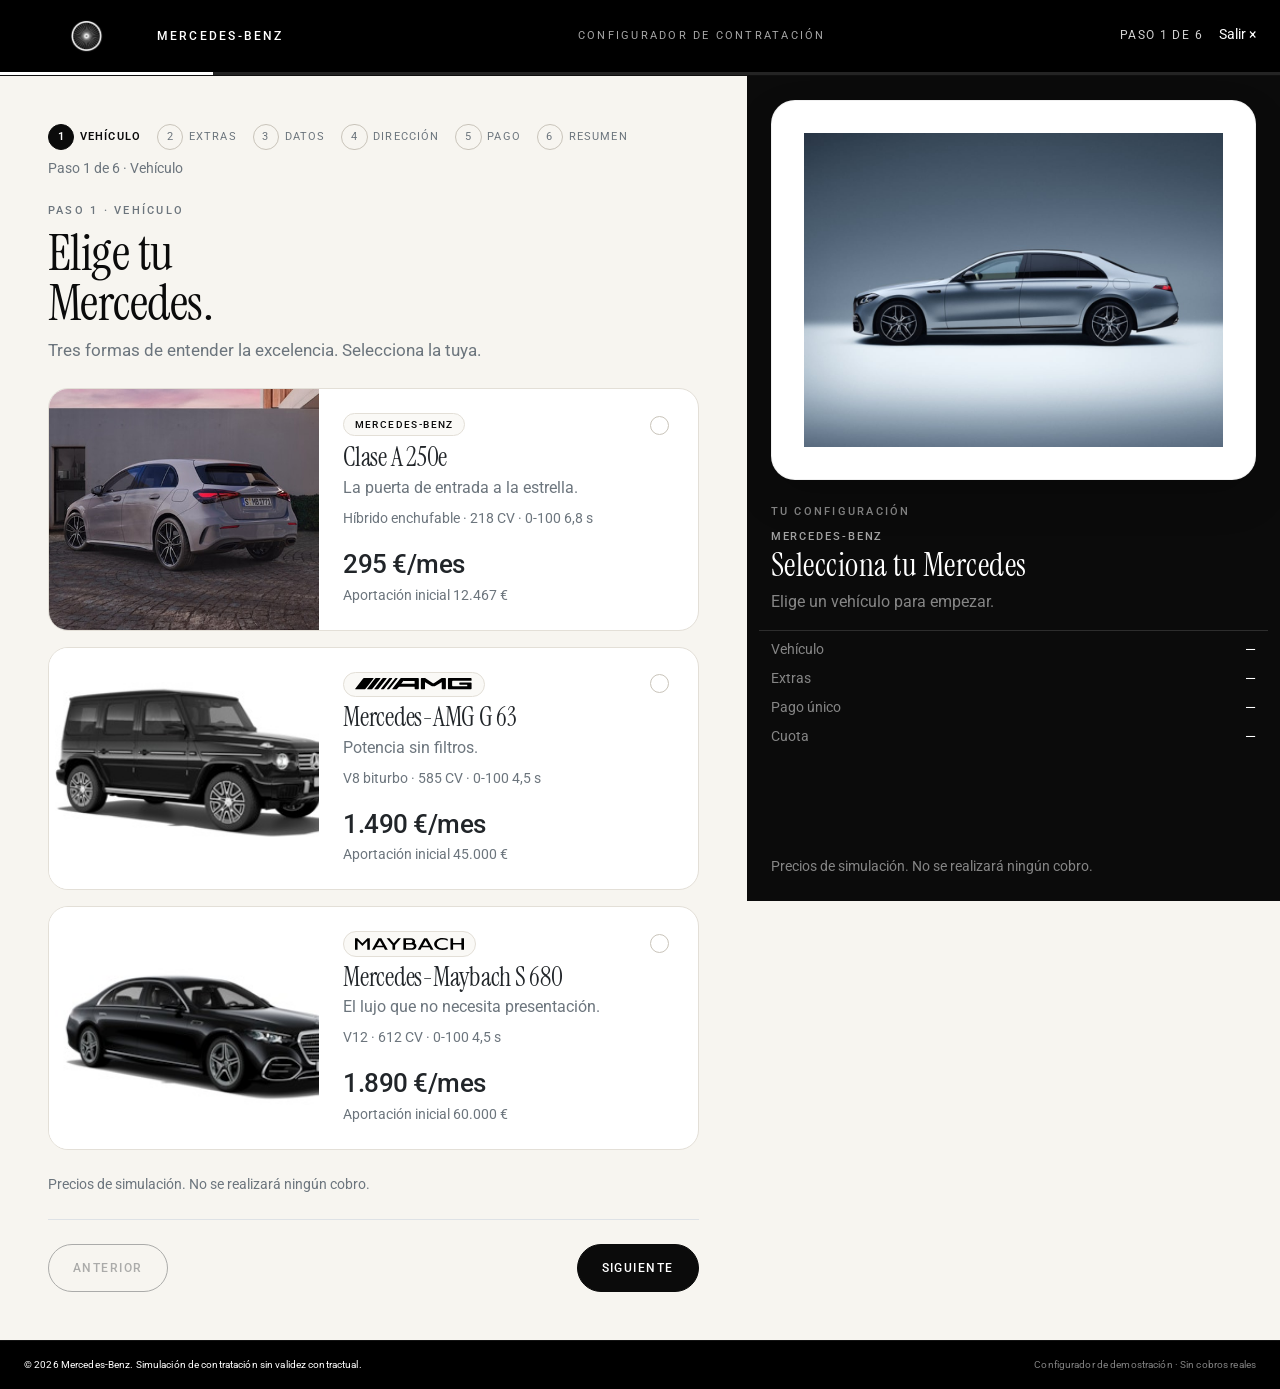
==== commit 7d029446: "feat(SCRUM-11): implementa los datos personales" ====
--- a/contratacion.html
+++ b/contratacion.html
@@ -473,11 +473,102 @@
                                     Necesitamos tus datos para preparar la solicitud. Debes ser mayor de 18 años.
                                 </p>
                             </header>
-                            <div class="config-placeholder text-secondary">
-                                <p class="mb-0">
-                                    Contenido de la fase 3 (T6): nombre, apellidos, DNI, correo, confirmación,
-                                    teléfono y fecha de nacimiento.
-                                </p>
+                            <div class="datos-panel">
+                                <p class="config-eyebrow mb-3">Persona contratante</p>
+
+                                <div class="row g-3 g-md-4">
+                                    <div class="col-md-6">
+                                        <div class="campo">
+                                            <label class="campo-label" for="nombre">Nombre</label>
+                                            <input class="campo-input" id="nombre" name="nombre" type="text"
+                                                autocomplete="given-name" placeholder="Ana"
+                                                aria-describedby="ayuda-nombre error-nombre" required>
+                                            <p class="campo-help" id="ayuda-nombre">Tal como aparece en tu DNI.</p>
+                                            <p class="campo-error" id="error-nombre" aria-live="polite"></p>
+                                        </div>
+                                    </div>
+                                    <div class="col-md-6">
+                                        <div class="campo">
+                                            <label class="campo-label" for="apellidos">Apellidos</label>
+                                            <input class="campo-input" id="apellidos" name="apellidos" type="text"
+                                                autocomplete="family-name" placeholder="García López"
+                                                aria-describedby="ayuda-apellidos error-apellidos" required>
+                                            <p class="campo-help" id="ayuda-apellidos">Incluye los dos apellidos si los
+                                                tienes.</p>
+                                            <p class="campo-error" id="error-apellidos" aria-live="polite"></p>
+                                        </div>
+                                    </div>
+                                    <div class="col-md-6">
+                                        <div class="campo">
+                                            <label class="campo-label" for="dni">DNI</label>
+                                            <input class="campo-input" id="dni" name="dni" type="text"
+                                                autocomplete="off" inputmode="text" maxlength="9"
+                                                placeholder="12345678Z" aria-describedby="ayuda-dni error-dni" required>
+                                            <p class="campo-help" id="ayuda-dni">8 cifras y letra de control.</p>
+                                            <p class="campo-error" id="error-dni" aria-live="polite"></p>
+                                        </div>
+                                    </div>
+                                    <div class="col-md-6">
+                                        <div class="campo">
+                                            <label class="campo-label" for="fechaNacimiento">Fecha de nacimiento</label>
+                                            <input class="campo-input" id="fechaNacimiento" name="fechaNacimiento"
+                                                type="date" autocomplete="bday"
+                                                aria-describedby="ayuda-fechaNacimiento error-fechaNacimiento" required>
+                                            <p class="campo-help" id="ayuda-fechaNacimiento">Debes tener al menos 18 años.
+                                            </p>
+                                            <p class="campo-error" id="error-fechaNacimiento" aria-live="polite"></p>
+                                        </div>
+                                    </div>
+                                    <div class="col-md-6">
+                                        <div class="campo">
+                                            <label class="campo-label" for="email">Correo electrónico</label>
+                                            <input class="campo-input" id="email" name="email" type="email"
+                                                autocomplete="email" inputmode="email"
+                                                placeholder="ana.garcia@example.com"
+                                                aria-describedby="ayuda-email error-email" required>
+                                            <p class="campo-help" id="ayuda-email">Te enviaremos la confirmación de la
+                                                solicitud.</p>
+                                            <p class="campo-error" id="error-email" aria-live="polite"></p>
+                                        </div>
+                                    </div>
+                                    <div class="col-md-6">
+                                        <div class="campo">
+                                            <label class="campo-label" for="emailConfirmacion">Confirma tu correo</label>
+                                            <input class="campo-input" id="emailConfirmacion" name="emailConfirmacion"
+                                                type="email" autocomplete="email" inputmode="email"
+                                                placeholder="ana.garcia@example.com"
+                                                aria-describedby="ayuda-emailConfirmacion error-emailConfirmacion"
+                                                required>
+                                            <p class="campo-help" id="ayuda-emailConfirmacion">Debe coincidir con el correo
+                                                anterior.</p>
+                                            <p class="campo-error" id="error-emailConfirmacion" aria-live="polite"></p>
+                                        </div>
+                                    </div>
+                                    <div class="col-md-6">
+                                        <div class="campo">
+                                            <label class="campo-label" for="telefono">Teléfono</label>
+                                            <input class="campo-input" id="telefono" name="telefono" type="tel"
+                                                autocomplete="tel" inputmode="tel" maxlength="15"
+                                                placeholder="612 345 678"
+                                                aria-describedby="ayuda-telefono error-telefono" required>
+                                            <p class="campo-help" id="ayuda-telefono">9 cifras. Puedes usar espacios o el
+                                                prefijo +34.</p>
+                                            <p class="campo-error" id="error-telefono" aria-live="polite"></p>
+                                        </div>
+                                    </div>
+                                    <div class="col-md-6 d-flex">
+                                        <div class="datos-nota">
+                                            <svg xmlns="http://www.w3.org/2000/svg" viewBox="0 0 24 24" width="20"
+                                                height="20" fill="none" stroke="currentColor" stroke-width="1.5"
+                                                stroke-linecap="round" stroke-linejoin="round" aria-hidden="true">
+                                                <rect x="4" y="10" width="16" height="11" rx="2"></rect>
+                                                <path d="M8 10V7a4 4 0 0 1 8 0v3"></path>
+                                            </svg>
+                                            <p class="mb-0">Tus datos se usan solo para esta simulación. No se envían a
+                                                ningún servidor.</p>
+                                        </div>
+                                    </div>
+                                </div>
                             </div>
                         </section>
 
@@ -612,6 +703,7 @@
     <script src="js/contratacion.js"></script>
     <script src="js/vehiculo.js"></script>
     <script src="js/extras.js"></script>
+    <script src="js/datos.js"></script>
 </body>
 
 </html>
--- a/css/contratacion.css
+++ b/css/contratacion.css
@@ -826,6 +826,39 @@
 }
 
 /* ---------------------------------------------------------
+   Datos personales
+   --------------------------------------------------------- */
+.datos-panel {
+    padding: 1.5rem;
+    border: 1px solid var(--config-line);
+    border-radius: var(--config-radius);
+    background-color: var(--config-surface);
+}
+
+.datos-panel .campo {
+    margin-bottom: 0;
+}
+
+.datos-nota {
+    display: flex;
+    align-items: flex-start;
+    gap: 0.75rem;
+    height: 100%;
+    padding: 1rem;
+    border: 1px solid var(--config-line);
+    border-radius: var(--config-radius-sm);
+    background-color: var(--config-bg);
+    color: var(--config-muted);
+    font-size: 0.8rem;
+    line-height: 1.5;
+}
+
+.datos-nota svg {
+    flex-shrink: 0;
+    color: var(--config-ink);
+}
+
+/* ---------------------------------------------------------
    Resumen y checkout
    --------------------------------------------------------- */
 .resumen-bloque {
@@ -1214,6 +1247,10 @@
         bottom: 1.25rem;
     }
 
+    .datos-panel {
+        padding: 1.25rem;
+    }
+
     .config-showroom-stage img {
         max-height: 220px;
     }
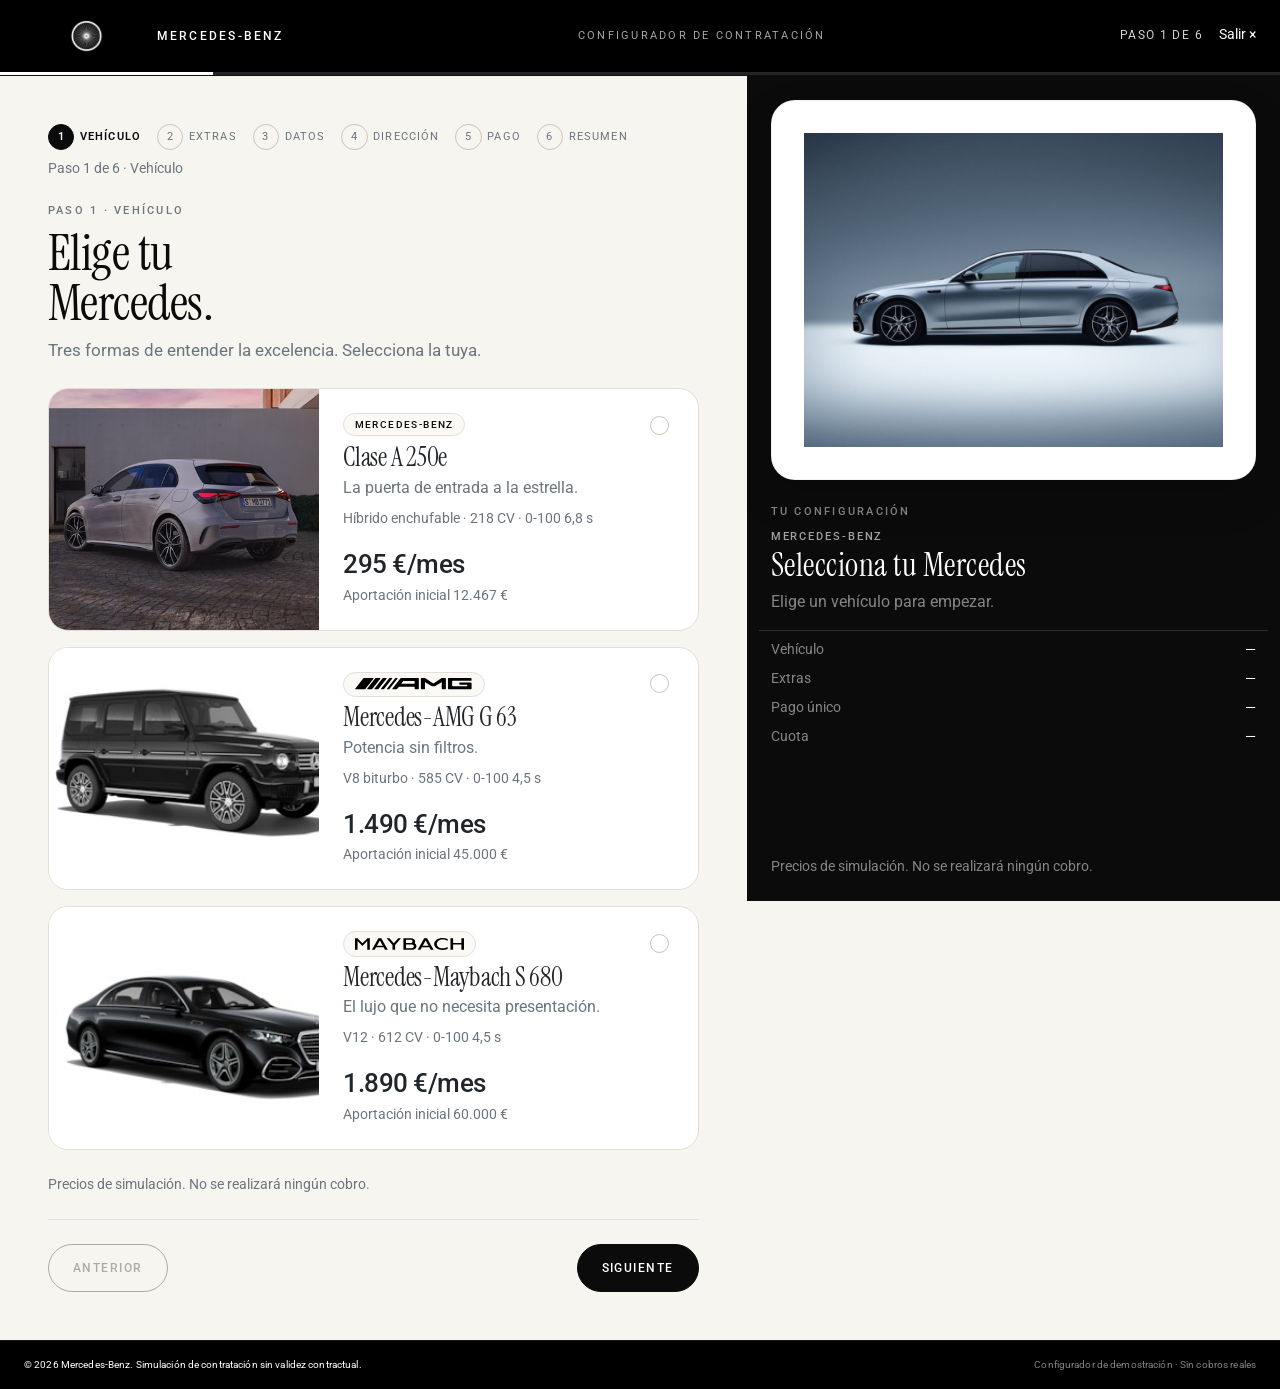
==== commit 12f46d94: "feat(SCRUM-12): implementa la direccion" ====
--- a/contratacion.html
+++ b/contratacion.html
@@ -587,11 +587,152 @@
                                     Solo admitimos direcciones de España.
                                 </p>
                             </header>
-                            <div class="config-placeholder text-secondary">
-                                <p class="mb-0">
-                                    Contenido de la fase 4 (T7): tipo y nombre de vía, número, piso, código postal,
-                                    localidad y provincia.
-                                </p>
+                            <div class="direccion-panel">
+                                <div class="d-flex justify-content-between align-items-center gap-3 mb-3">
+                                    <p class="config-eyebrow mb-0">Dirección de entrega</p>
+                                    <span class="direccion-pais">Solo España</span>
+                                </div>
+
+                                <div class="row g-3 g-md-4">
+                                    <div class="col-md-4">
+                                        <div class="campo">
+                                            <label class="campo-label" for="tipoVia">Tipo de vía</label>
+                                            <select class="campo-select" id="tipoVia" name="tipoVia"
+                                                autocomplete="off" aria-describedby="ayuda-tipoVia error-tipoVia"
+                                                required>
+                                                <option value="" selected disabled>Selecciona</option>
+                                                <option value="Calle">Calle</option>
+                                                <option value="Avenida">Avenida</option>
+                                                <option value="Plaza">Plaza</option>
+                                                <option value="Paseo">Paseo</option>
+                                                <option value="Camino">Camino</option>
+                                                <option value="Ronda">Ronda</option>
+                                                <option value="Carretera">Carretera</option>
+                                                <option value="Travesía">Travesía</option>
+                                            </select>
+                                            <p class="campo-help" id="ayuda-tipoVia">Calle, avenida, plaza...</p>
+                                            <p class="campo-error" id="error-tipoVia" aria-live="polite"></p>
+                                        </div>
+                                    </div>
+                                    <div class="col-md-8">
+                                        <div class="campo">
+                                            <label class="campo-label" for="nombreVia">Nombre de la vía</label>
+                                            <input class="campo-input" id="nombreVia" name="nombreVia" type="text"
+                                                autocomplete="address-line1" placeholder="Alcalá"
+                                                aria-describedby="ayuda-nombreVia error-nombreVia" required>
+                                            <p class="campo-help" id="ayuda-nombreVia">Sin incluir el número.</p>
+                                            <p class="campo-error" id="error-nombreVia" aria-live="polite"></p>
+                                        </div>
+                                    </div>
+                                    <div class="col-md-4">
+                                        <div class="campo">
+                                            <label class="campo-label" for="numero">Número</label>
+                                            <input class="campo-input" id="numero" name="numero" type="text"
+                                                autocomplete="off" inputmode="text" placeholder="50"
+                                                aria-describedby="ayuda-numero error-numero" required>
+                                            <p class="campo-help" id="ayuda-numero">Número o “s/n”.</p>
+                                            <p class="campo-error" id="error-numero" aria-live="polite"></p>
+                                        </div>
+                                    </div>
+                                    <div class="col-md-4">
+                                        <div class="campo">
+                                            <label class="campo-label" for="piso">Piso / puerta <span
+                                                    class="campo-opcional">(opcional)</span></label>
+                                            <input class="campo-input" id="piso" name="piso" type="text"
+                                                autocomplete="address-line2" placeholder="3º B"
+                                                aria-describedby="ayuda-piso error-piso">
+                                            <p class="campo-help" id="ayuda-piso">Piso, puerta o escalera.</p>
+                                            <p class="campo-error" id="error-piso" aria-live="polite"></p>
+                                        </div>
+                                    </div>
+                                    <div class="col-md-4">
+                                        <div class="campo">
+                                            <label class="campo-label" for="codigoPostal">Código postal</label>
+                                            <input class="campo-input" id="codigoPostal" name="codigoPostal"
+                                                type="text" autocomplete="postal-code" inputmode="numeric"
+                                                maxlength="5" placeholder="28014"
+                                                aria-describedby="ayuda-codigoPostal error-codigoPostal" required>
+                                            <p class="campo-help" id="ayuda-codigoPostal">5 cifras. El prefijo debe
+                                                coincidir con la provincia.</p>
+                                            <p class="campo-error" id="error-codigoPostal" aria-live="polite"></p>
+                                        </div>
+                                    </div>
+                                    <div class="col-md-6">
+                                        <div class="campo">
+                                            <label class="campo-label" for="localidad">Localidad</label>
+                                            <input class="campo-input" id="localidad" name="localidad" type="text"
+                                                autocomplete="address-level2" placeholder="Madrid"
+                                                aria-describedby="ayuda-localidad error-localidad" required>
+                                            <p class="campo-help" id="ayuda-localidad">Municipio de la dirección.</p>
+                                            <p class="campo-error" id="error-localidad" aria-live="polite"></p>
+                                        </div>
+                                    </div>
+                                    <div class="col-md-6">
+                                        <div class="campo">
+                                            <label class="campo-label" for="provincia">Provincia</label>
+                                            <select class="campo-select" id="provincia" name="provincia"
+                                                autocomplete="address-level1"
+                                                aria-describedby="ayuda-provincia error-provincia" required>
+                                                <option value="" selected disabled>Selecciona una provincia</option>
+                                                <option value="01">Álava</option>
+                                                <option value="02">Albacete</option>
+                                                <option value="03">Alicante</option>
+                                                <option value="04">Almería</option>
+                                                <option value="05">Ávila</option>
+                                                <option value="06">Badajoz</option>
+                                                <option value="07">Illes Balears</option>
+                                                <option value="08">Barcelona</option>
+                                                <option value="09">Burgos</option>
+                                                <option value="10">Cáceres</option>
+                                                <option value="11">Cádiz</option>
+                                                <option value="12">Castellón</option>
+                                                <option value="13">Ciudad Real</option>
+                                                <option value="14">Córdoba</option>
+                                                <option value="15">A Coruña</option>
+                                                <option value="16">Cuenca</option>
+                                                <option value="17">Girona</option>
+                                                <option value="18">Granada</option>
+                                                <option value="19">Guadalajara</option>
+                                                <option value="20">Gipuzkoa</option>
+                                                <option value="21">Huelva</option>
+                                                <option value="22">Huesca</option>
+                                                <option value="23">Jaén</option>
+                                                <option value="24">León</option>
+                                                <option value="25">Lleida</option>
+                                                <option value="26">La Rioja</option>
+                                                <option value="27">Lugo</option>
+                                                <option value="28">Madrid</option>
+                                                <option value="29">Málaga</option>
+                                                <option value="30">Murcia</option>
+                                                <option value="31">Navarra</option>
+                                                <option value="32">Ourense</option>
+                                                <option value="33">Asturias</option>
+                                                <option value="34">Palencia</option>
+                                                <option value="35">Las Palmas</option>
+                                                <option value="36">Pontevedra</option>
+                                                <option value="37">Salamanca</option>
+                                                <option value="38">Santa Cruz de Tenerife</option>
+                                                <option value="39">Cantabria</option>
+                                                <option value="40">Segovia</option>
+                                                <option value="41">Sevilla</option>
+                                                <option value="42">Soria</option>
+                                                <option value="43">Tarragona</option>
+                                                <option value="44">Teruel</option>
+                                                <option value="45">Toledo</option>
+                                                <option value="46">Valencia</option>
+                                                <option value="47">Valladolid</option>
+                                                <option value="48">Bizkaia</option>
+                                                <option value="49">Zamora</option>
+                                                <option value="50">Zaragoza</option>
+                                                <option value="51">Ceuta</option>
+                                                <option value="52">Melilla</option>
+                                            </select>
+                                            <p class="campo-help" id="ayuda-provincia">Debe coincidir con el prefijo del
+                                                código postal.</p>
+                                            <p class="campo-error" id="error-provincia" aria-live="polite"></p>
+                                        </div>
+                                    </div>
+                                </div>
                             </div>
                         </section>
 
@@ -704,6 +845,7 @@
     <script src="js/vehiculo.js"></script>
     <script src="js/extras.js"></script>
     <script src="js/datos.js"></script>
+    <script src="js/direccion.js"></script>
 </body>
 
 </html>
--- a/css/contratacion.css
+++ b/css/contratacion.css
@@ -828,15 +828,41 @@
 /* ---------------------------------------------------------
    Datos personales
    --------------------------------------------------------- */
-.datos-panel {
+.datos-panel,
+.direccion-panel {
     padding: 1.5rem;
     border: 1px solid var(--config-line);
     border-radius: var(--config-radius);
     background-color: var(--config-surface);
 }
 
-.datos-panel .campo {
+.datos-panel .campo,
+.direccion-panel .campo {
     margin-bottom: 0;
+}
+
+.campo-opcional {
+    color: var(--config-muted);
+    font-size: 0.9em;
+    font-weight: 400;
+    letter-spacing: 0;
+    text-transform: none;
+}
+
+.direccion-pais {
+    display: inline-flex;
+    align-items: center;
+    padding: 0.35rem 0.65rem;
+    border: 1px solid var(--config-line);
+    border-radius: var(--config-radius-pill);
+    background-color: #faf9f6;
+    color: var(--config-ink);
+    font-size: 0.62rem;
+    font-weight: 500;
+    letter-spacing: 0.14em;
+    line-height: 1;
+    text-transform: uppercase;
+    white-space: nowrap;
 }
 
 .datos-nota {
@@ -1247,7 +1273,8 @@
         bottom: 1.25rem;
     }
 
-    .datos-panel {
+    .datos-panel,
+    .direccion-panel {
         padding: 1.25rem;
     }
 
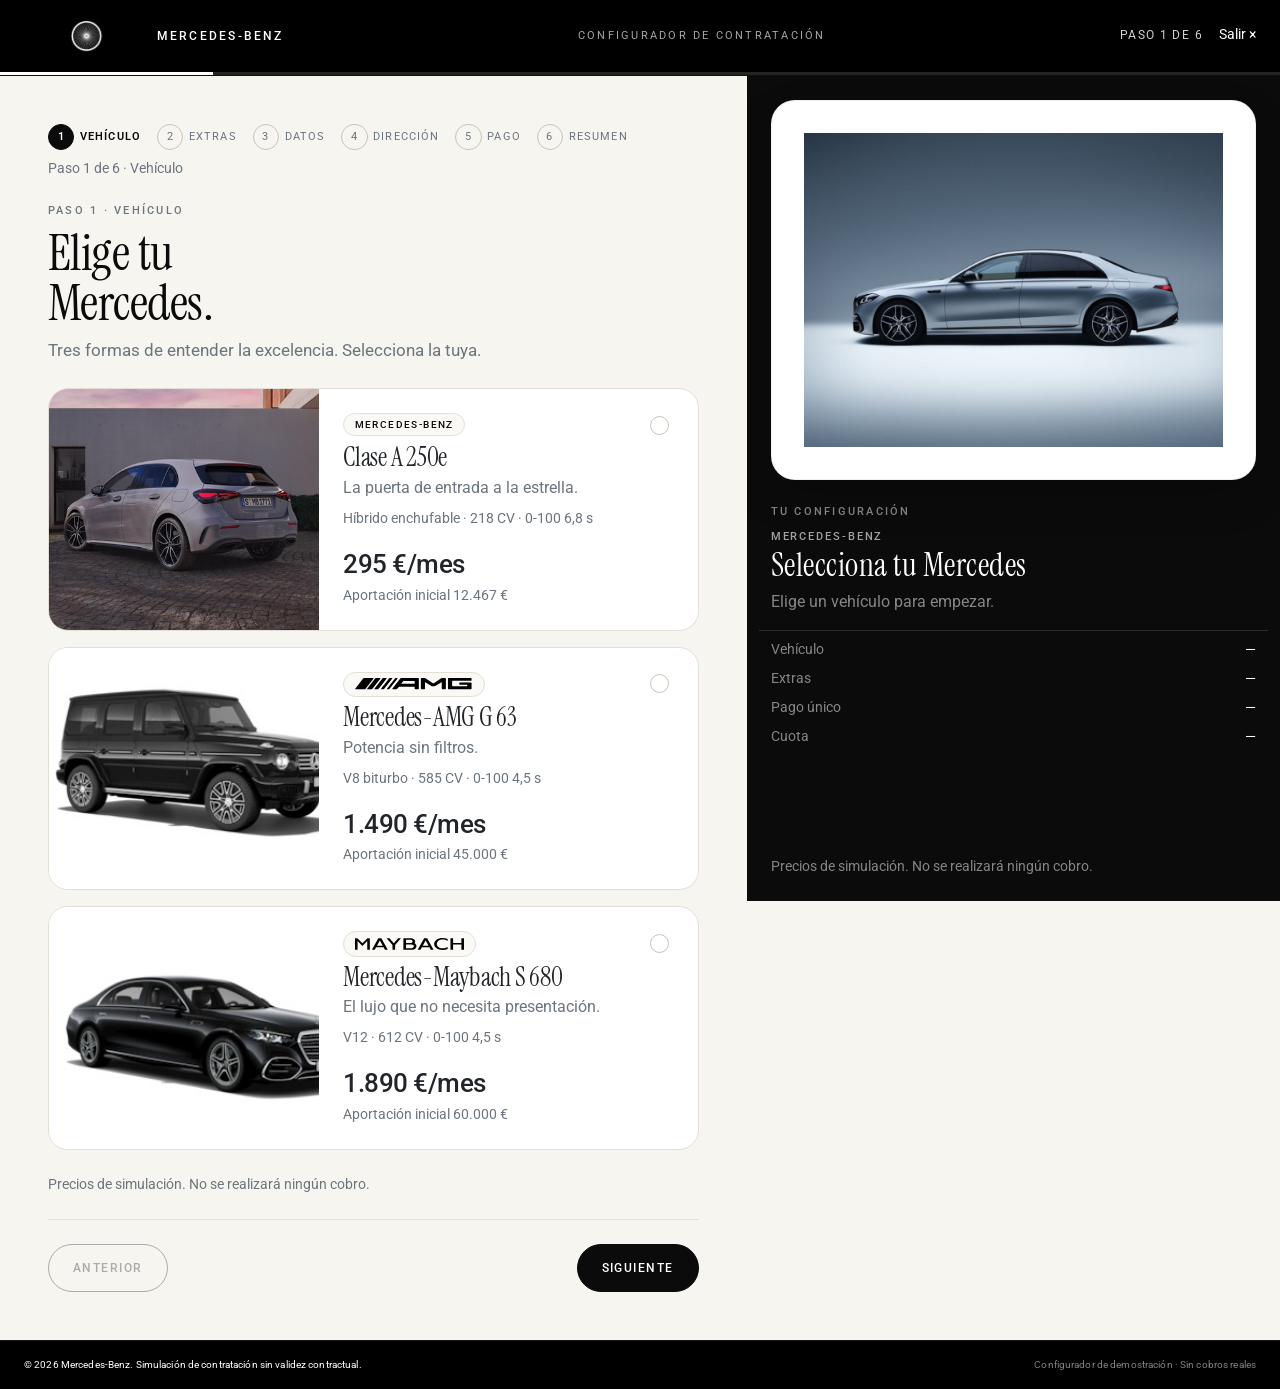
==== commit a96ac39d: "feat(SCRUM-13): implementa el metodo de pago" ====
--- a/contratacion.html
+++ b/contratacion.html
@@ -749,10 +749,155 @@
                                     Domiciliación bancaria o tarjeta simulada. No se realizará ningún cargo.
                                 </p>
                             </header>
-                            <div class="config-placeholder text-secondary">
-                                <p class="mb-0">
-                                    Contenido de la fase 5 (T8): método de pago, titular, IBAN o tarjeta simulada.
-                                </p>
+                            <fieldset class="pago-metodos">
+                                <legend class="visually-hidden">Método de pago</legend>
+                                <div class="row g-3">
+                                    <div class="col-md-6">
+                                        <label class="pago-opcion" for="metodoDomiciliacion">
+                                            <span class="pago-opcion-icono" aria-hidden="true">
+                                                <svg xmlns="http://www.w3.org/2000/svg" viewBox="0 0 24 24" width="22"
+                                                    height="22" fill="none" stroke="currentColor" stroke-width="1.5"
+                                                    stroke-linecap="round" stroke-linejoin="round">
+                                                    <path d="M3 10h18"></path>
+                                                    <path d="M5 10V7l7-4 7 4v3"></path>
+                                                    <path d="M5 10v9h14v-9"></path>
+                                                    <path d="M9 19v-5h6v5"></path>
+                                                </svg>
+                                            </span>
+                                            <span class="pago-opcion-cuerpo">
+                                                <span class="pago-opcion-titulo">Domiciliación bancaria</span>
+                                                <span class="pago-opcion-desc">Cargo mensual en tu cuenta.</span>
+                                            </span>
+                                            <span class="pago-opcion-control">
+                                                <input class="form-check-input" type="radio" name="metodoPago"
+                                                    id="metodoDomiciliacion" value="domiciliacion" checked>
+                                            </span>
+                                        </label>
+                                    </div>
+                                    <div class="col-md-6">
+                                        <label class="pago-opcion" for="metodoTarjeta">
+                                            <span class="pago-opcion-icono" aria-hidden="true">
+                                                <svg xmlns="http://www.w3.org/2000/svg" viewBox="0 0 24 24" width="22"
+                                                    height="22" fill="none" stroke="currentColor" stroke-width="1.5"
+                                                    stroke-linecap="round" stroke-linejoin="round">
+                                                    <rect x="3" y="5" width="18" height="14" rx="2"></rect>
+                                                    <path d="M3 10h18"></path>
+                                                    <path d="M7 15h3"></path>
+                                                </svg>
+                                            </span>
+                                            <span class="pago-opcion-cuerpo">
+                                                <span class="pago-opcion-titulo">Tarjeta</span>
+                                                <span class="pago-opcion-desc">Tarjeta simulada, sin cobros
+                                                    reales.</span>
+                                            </span>
+                                            <span class="pago-opcion-control">
+                                                <input class="form-check-input" type="radio" name="metodoPago"
+                                                    id="metodoTarjeta" value="tarjeta">
+                                            </span>
+                                        </label>
+                                    </div>
+                                </div>
+                            </fieldset>
+
+                            <div id="pagoDomiciliacion" class="pago-panel mt-4" role="group"
+                                aria-labelledby="tituloPagoDomiciliacion">
+                                <h3 id="tituloPagoDomiciliacion" class="pago-panel-titulo">Datos de la domiciliación</h3>
+                                <div class="row g-3 g-md-4">
+                                    <div class="col-md-6">
+                                        <div class="campo">
+                                            <label class="campo-label" for="titularCuenta">Titular de la cuenta</label>
+                                            <input class="campo-input" id="titularCuenta" name="titularCuenta"
+                                                type="text" autocomplete="name" placeholder="Ana García López"
+                                                aria-describedby="ayuda-titularCuenta error-titularCuenta" required>
+                                            <p class="campo-help" id="ayuda-titularCuenta">Tal como aparece en la cuenta.
+                                            </p>
+                                            <p class="campo-error" id="error-titularCuenta" aria-live="polite"></p>
+                                        </div>
+                                    </div>
+                                    <div class="col-md-6">
+                                        <div class="campo">
+                                            <label class="campo-label" for="iban">IBAN</label>
+                                            <input class="campo-input" id="iban" name="iban" type="text"
+                                                autocomplete="off" inputmode="text" maxlength="34"
+                                                placeholder="ES91 2100 0418 4502 0005 1332"
+                                                aria-describedby="ayuda-iban error-iban" required>
+                                            <p class="campo-help" id="ayuda-iban">IBAN español: ES + 22 cifras. Puedes
+                                                usar espacios.</p>
+                                            <p class="campo-error" id="error-iban" aria-live="polite"></p>
+                                        </div>
+                                    </div>
+                                </div>
+                                <p class="pago-nota">No se realizará ningún cargo. Esta es una simulación.</p>
+                            </div>
+
+                            <div id="pagoTarjeta" class="pago-panel mt-4" role="group"
+                                aria-labelledby="tituloPagoTarjeta" hidden>
+                                <h3 id="tituloPagoTarjeta" class="pago-panel-titulo">Datos de la tarjeta</h3>
+
+                                <div class="tarjeta-simulada mb-4" aria-hidden="true">
+                                    <div class="d-flex justify-content-between align-items-start">
+                                        <img src="images/logo-140years.gif" alt=""
+                                            class="tarjeta-simulada-logo">
+                                        <span class="tarjeta-simulada-chip"></span>
+                                    </div>
+                                    <p class="tarjeta-simulada-numero" id="tarjetaVisualNumero">•••• •••• •••• ••••</p>
+                                    <div class="tarjeta-simulada-pie">
+                                        <span id="tarjetaVisualTitular">TITULAR</span>
+                                        <span id="tarjetaVisualCaducidad">MM/AA</span>
+                                    </div>
+                                </div>
+
+                                <div class="row g-3 g-md-4">
+                                    <div class="col-md-6">
+                                        <div class="campo">
+                                            <label class="campo-label" for="titularTarjeta">Titular de la tarjeta</label>
+                                            <input class="campo-input" id="titularTarjeta" name="titularTarjeta"
+                                                type="text" autocomplete="cc-name" placeholder="Ana García López"
+                                                aria-describedby="ayuda-titularTarjeta error-titularTarjeta" required
+                                                disabled>
+                                            <p class="campo-help" id="ayuda-titularTarjeta">Tal como aparece en la
+                                                tarjeta.</p>
+                                            <p class="campo-error" id="error-titularTarjeta" aria-live="polite"></p>
+                                        </div>
+                                    </div>
+                                    <div class="col-md-6">
+                                        <div class="campo">
+                                            <label class="campo-label" for="numeroTarjeta">Número de tarjeta</label>
+                                            <input class="campo-input" id="numeroTarjeta" name="numeroTarjeta"
+                                                type="text" autocomplete="cc-number" inputmode="numeric"
+                                                maxlength="19" placeholder="4242 4242 4242 4242"
+                                                aria-describedby="ayuda-numeroTarjeta error-numeroTarjeta" required
+                                                disabled>
+                                            <p class="campo-help" id="ayuda-numeroTarjeta">16 cifras. Tarjeta simulada.
+                                            </p>
+                                            <p class="campo-error" id="error-numeroTarjeta" aria-live="polite"></p>
+                                        </div>
+                                    </div>
+                                    <div class="col-md-6">
+                                        <div class="campo">
+                                            <label class="campo-label" for="caducidad">Caducidad</label>
+                                            <input class="campo-input" id="caducidad" name="caducidad" type="text"
+                                                autocomplete="cc-exp" inputmode="numeric" maxlength="5"
+                                                placeholder="MM/AA" aria-describedby="ayuda-caducidad error-caducidad"
+                                                required disabled>
+                                            <p class="campo-help" id="ayuda-caducidad">Formato MM/AA, no anterior al mes
+                                                actual.</p>
+                                            <p class="campo-error" id="error-caducidad" aria-live="polite"></p>
+                                        </div>
+                                    </div>
+                                    <div class="col-md-6">
+                                        <div class="campo">
+                                            <label class="campo-label" for="cvv">CVV</label>
+                                            <input class="campo-input" id="cvv" name="cvv" type="text"
+                                                autocomplete="cc-csc" inputmode="numeric" maxlength="3"
+                                                placeholder="123" aria-describedby="ayuda-cvv error-cvv" required
+                                                disabled>
+                                            <p class="campo-help" id="ayuda-cvv">3 cifras del reverso de la tarjeta.</p>
+                                            <p class="campo-error" id="error-cvv" aria-live="polite"></p>
+                                        </div>
+                                    </div>
+                                </div>
+                                <p class="pago-nota">Simulación: no se realizará ningún cargo.</p>
                             </div>
                         </section>
 
@@ -846,6 +991,7 @@
     <script src="js/extras.js"></script>
     <script src="js/datos.js"></script>
     <script src="js/direccion.js"></script>
+    <script src="js/pago.js"></script>
 </body>
 
 </html>
--- a/css/contratacion.css
+++ b/css/contratacion.css
@@ -779,11 +779,75 @@
     background-color: var(--config-surface-alt);
 }
 
+.pago-opcion-cuerpo {
+    display: flex;
+    flex-direction: column;
+    flex: 1;
+    min-width: 0;
+}
+
+.pago-opcion-titulo {
+    display: block;
+    font-size: 1rem;
+    font-weight: 500;
+}
+
+.pago-opcion-desc {
+    display: block;
+    margin-top: 0.15rem;
+    color: var(--config-muted);
+    font-size: 0.84rem;
+    line-height: 1.45;
+}
+
+.pago-opcion-control {
+    flex-shrink: 0;
+    margin-left: auto;
+}
+
+.pago-opcion-control .form-check-input {
+    width: 1.2rem;
+    height: 1.2rem;
+    margin: 0;
+}
+
 .pago-panel {
     padding: 1.5rem;
     border: 1px solid var(--config-line);
     border-radius: var(--config-radius);
     background-color: var(--config-surface);
+}
+
+.pago-panel .campo {
+    margin-bottom: 0;
+}
+
+.pago-panel-titulo {
+    margin-bottom: 1rem;
+    color: var(--config-muted);
+    font-family: 'Roboto', sans-serif;
+    font-size: 0.7rem;
+    font-weight: 500;
+    letter-spacing: 0.14em;
+    text-transform: uppercase;
+}
+
+.pago-nota {
+    margin-top: 1rem;
+    margin-bottom: 0;
+    color: var(--config-muted);
+    font-size: 0.78rem;
+    line-height: 1.5;
+}
+
+.tarjeta-simulada {
+    margin-inline: auto;
+}
+
+.tarjeta-simulada-logo {
+    width: auto;
+    height: 24px;
+    opacity: 0.9;
 }
 
 .tarjeta-simulada {
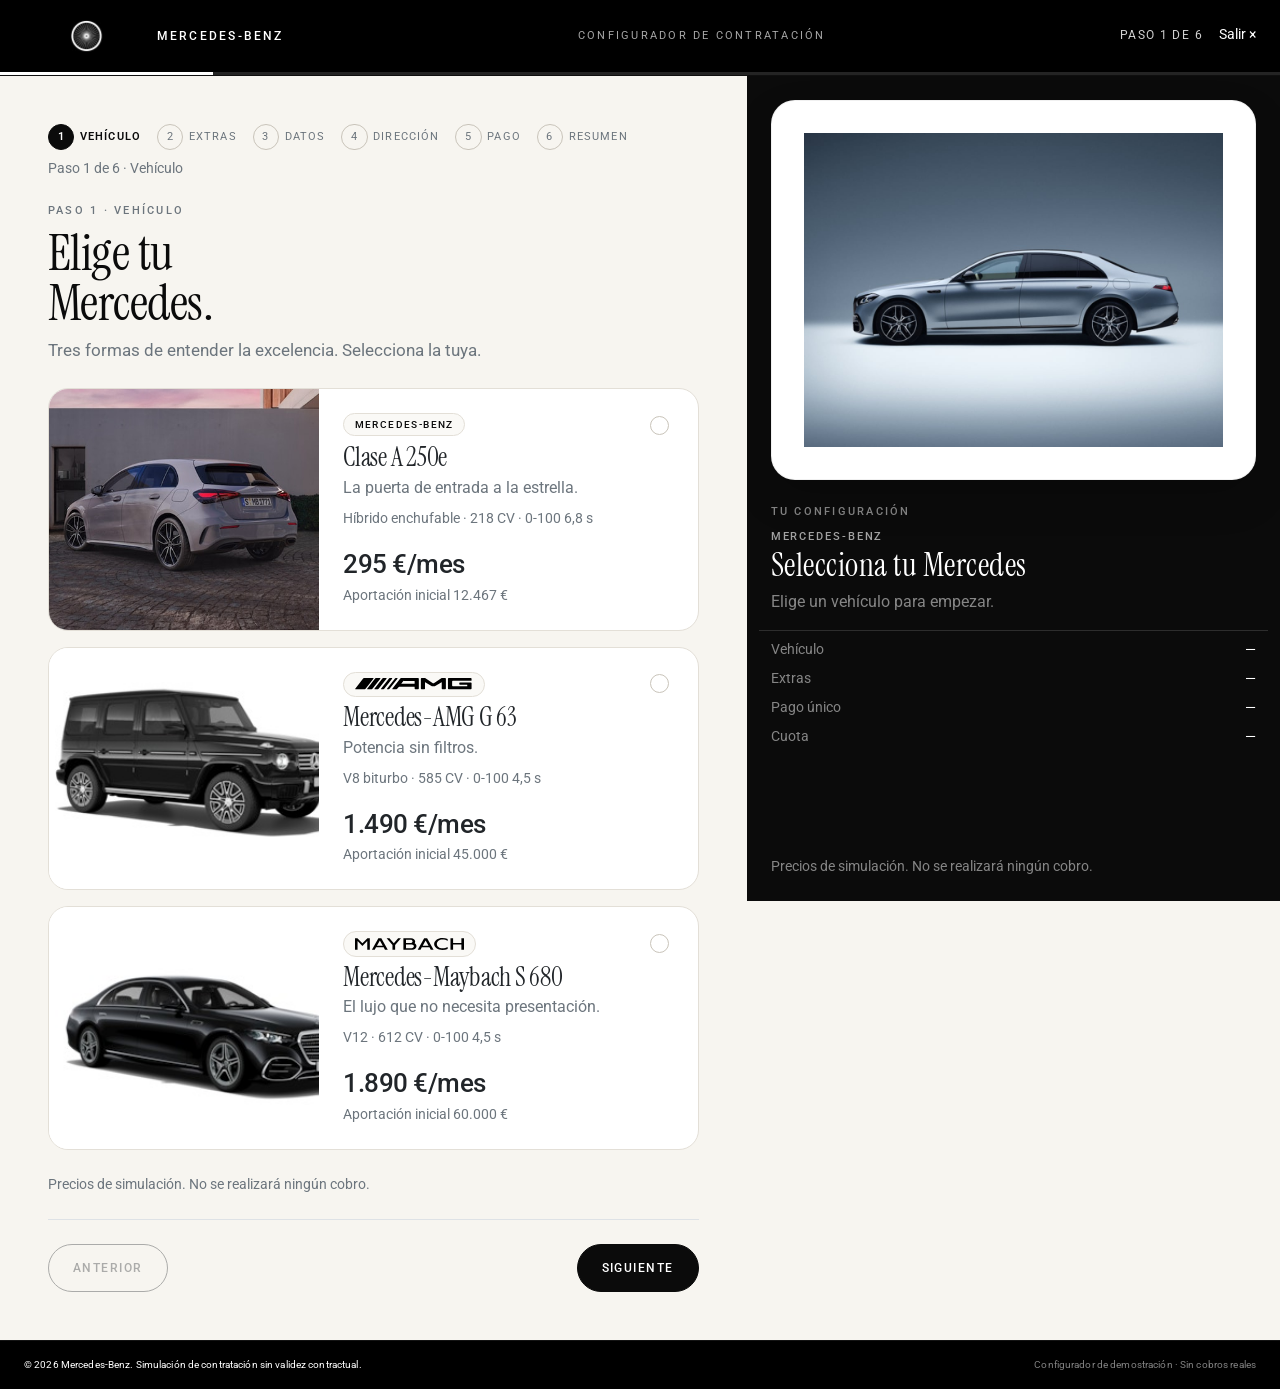
==== commit 9628eaeb: "feat(SCRUM-14): implementa el resumen y la confirmacion" ====
--- a/contratacion.html
+++ b/contratacion.html
@@ -914,11 +914,124 @@
                                     Comprueba tu configuración antes de enviar la solicitud.
                                 </p>
                             </header>
-                            <div class="config-placeholder text-secondary">
-                                <p class="mb-0">
-                                    Contenido de la fase 6 (T9): resumen editable, desglose de precios, casillas
-                                    legales y confirmación.
-                                </p>
+                            <div class="resumen-bloque">
+                                <div class="resumen-bloque-header">
+                                    <h3 class="resumen-bloque-titulo">Vehículo</h3>
+                                    <button type="button" class="resumen-editar" data-ir-a="1">Editar</button>
+                                </div>
+                                <div id="resumenProducto"></div>
+                            </div>
+
+                            <div class="resumen-bloque">
+                                <div class="resumen-bloque-header">
+                                    <h3 class="resumen-bloque-titulo">Extras</h3>
+                                    <button type="button" class="resumen-editar" data-ir-a="2">Editar</button>
+                                </div>
+                                <div id="resumenExtras"></div>
+                            </div>
+
+                            <div class="resumen-bloque">
+                                <div class="resumen-bloque-header">
+                                    <h3 class="resumen-bloque-titulo">Datos personales</h3>
+                                    <button type="button" class="resumen-editar" data-ir-a="3">Editar</button>
+                                </div>
+                                <div id="resumenDatos"></div>
+                            </div>
+
+                            <div class="resumen-bloque">
+                                <div class="resumen-bloque-header">
+                                    <h3 class="resumen-bloque-titulo">Dirección</h3>
+                                    <button type="button" class="resumen-editar" data-ir-a="4">Editar</button>
+                                </div>
+                                <div id="resumenDireccion"></div>
+                            </div>
+
+                            <div class="resumen-bloque">
+                                <div class="resumen-bloque-header">
+                                    <h3 class="resumen-bloque-titulo">Pago</h3>
+                                    <button type="button" class="resumen-editar" data-ir-a="5">Editar</button>
+                                </div>
+                                <div id="resumenPago"></div>
+                            </div>
+
+                            <div class="resumen-bloque">
+                                <div class="resumen-bloque-header">
+                                    <h3 class="resumen-bloque-titulo">Total de la simulación</h3>
+                                </div>
+                                <div id="desglosePrecios">
+                                    <div class="desglose">
+                                        <div>
+                                            <span class="desglose-label">Hoy pagas</span>
+                                            <span class="desglose-cifra" id="totalHoy">—</span>
+                                        </div>
+                                        <div>
+                                            <span class="desglose-label">Cada mes</span>
+                                            <span class="desglose-cifra" id="totalMensual">—</span>
+                                        </div>
+                                    </div>
+                                    <dl class="mb-0">
+                                        <div class="resumen-fila">
+                                            <dt>Aportación inicial</dt>
+                                            <dd id="lineaAportacion">—</dd>
+                                        </div>
+                                        <div class="resumen-fila">
+                                            <dt>Extras de pago único</dt>
+                                            <dd id="lineaExtrasUnicos">—</dd>
+                                        </div>
+                                        <div class="resumen-fila">
+                                            <dt>Cuota mensual</dt>
+                                            <dd id="lineaCuota">—</dd>
+                                        </div>
+                                        <div class="resumen-fila">
+                                            <dt>Extras mensuales</dt>
+                                            <dd id="lineaExtrasMensuales">—</dd>
+                                        </div>
+                                    </dl>
+                                    <p class="desglose-nota">Los pagos únicos y las cuotas se muestran por separado.
+                                        Precios de simulación.</p>
+                                </div>
+                            </div>
+
+                            <div class="resumen-bloque">
+                                <div class="resumen-bloque-header">
+                                    <h3 class="resumen-bloque-titulo">Antes de confirmar</h3>
+                                </div>
+                                <p class="resumen-legal-intro">Debes aceptar las dos primeras casillas para enviar la
+                                    solicitud.</p>
+
+                                <div class="legal-check">
+                                    <input class="form-check-input" type="checkbox" id="aceptoCondiciones"
+                                        name="aceptoCondiciones" required
+                                        aria-describedby="error-aceptoCondiciones">
+                                    <div class="legal-check-texto">
+                                        <label class="form-check-label" for="aceptoCondiciones">Acepto las condiciones de
+                                            contratación.</label>
+                                        <a href="#" class="legal-check-enlace" data-bs-toggle="modal"
+                                            data-bs-target="#modalCondiciones">Leer condiciones</a>
+                                        <p class="campo-error" id="error-aceptoCondiciones" aria-live="polite"></p>
+                                    </div>
+                                </div>
+
+                                <div class="legal-check">
+                                    <input class="form-check-input" type="checkbox" id="aceptoPrivacidad"
+                                        name="aceptoPrivacidad" required aria-describedby="error-aceptoPrivacidad">
+                                    <div class="legal-check-texto">
+                                        <label class="form-check-label" for="aceptoPrivacidad">Acepto la política de
+                                            privacidad.</label>
+                                        <a href="#" class="legal-check-enlace" data-bs-toggle="modal"
+                                            data-bs-target="#modalPrivacidad">Leer privacidad</a>
+                                        <p class="campo-error" id="error-aceptoPrivacidad" aria-live="polite"></p>
+                                    </div>
+                                </div>
+
+                                <div class="legal-check">
+                                    <input class="form-check-input" type="checkbox" id="aceptoComercial"
+                                        name="aceptoComercial">
+                                    <div class="legal-check-texto">
+                                        <label class="form-check-label" for="aceptoComercial">Acepto recibir
+                                            comunicaciones comerciales (opcional).</label>
+                                    </div>
+                                </div>
                             </div>
                         </section>
 
@@ -985,6 +1098,52 @@
         </div>
     </footer>
 
+    <!-- Modales legales de demostración -->
+    <div class="modal fade" id="modalCondiciones" tabindex="-1" aria-labelledby="modalCondicionesLabel"
+        aria-hidden="true">
+        <div class="modal-dialog modal-lg modal-dialog-scrollable">
+            <div class="modal-content">
+                <div class="modal-header">
+                    <h2 class="modal-title" id="modalCondicionesLabel">Condiciones de contratación</h2>
+                    <button type="button" class="btn-close" data-bs-dismiss="modal" aria-label="Cerrar"></button>
+                </div>
+                <div class="modal-body">
+                    <p>Este texto es una demostración para la Práctica 2 de Desarrollo de Interfaces. La solicitud
+                        no tiene validez contractual y no se realizará ningún cobro.</p>
+                    <p>La simulación utiliza datos y precios ficticios. La confirmación representa una solicitud
+                        registrada en la demostración, no una contratación real.</p>
+                    <p>El vehículo, los extras, la forma de pago y los importes mostrados son orientativos y pueden
+                        cambiar antes de la confirmación.</p>
+                </div>
+                <div class="modal-footer">
+                    <button type="button" class="btn-config btn-config-outline" data-bs-dismiss="modal">Cerrar</button>
+                </div>
+            </div>
+        </div>
+    </div>
+
+    <div class="modal fade" id="modalPrivacidad" tabindex="-1" aria-labelledby="modalPrivacidadLabel"
+        aria-hidden="true">
+        <div class="modal-dialog modal-lg modal-dialog-scrollable">
+            <div class="modal-content">
+                <div class="modal-header">
+                    <h2 class="modal-title" id="modalPrivacidadLabel">Política de privacidad</h2>
+                    <button type="button" class="btn-close" data-bs-dismiss="modal" aria-label="Cerrar"></button>
+                </div>
+                <div class="modal-body">
+                    <p>Los datos introducidos se utilizan únicamente en esta simulación local y no se envían a
+                        ningún servidor.</p>
+                    <p>No se comparten con terceros ni se utilizan para comunicaciones reales. La casilla de
+                        comunicaciones comerciales es opcional.</p>
+                    <p>Esta política es un texto de demostración y no sustituye a una política de privacidad real.</p>
+                </div>
+                <div class="modal-footer">
+                    <button type="button" class="btn-config btn-config-outline" data-bs-dismiss="modal">Cerrar</button>
+                </div>
+            </div>
+        </div>
+    </div>
+
     <script src="js/bootstrap.bundle.min.js"></script>
     <script src="js/contratacion.js"></script>
     <script src="js/vehiculo.js"></script>
@@ -992,6 +1151,7 @@
     <script src="js/datos.js"></script>
     <script src="js/direccion.js"></script>
     <script src="js/pago.js"></script>
+    <script src="js/resumen.js"></script>
 </body>
 
 </html>
--- a/css/contratacion.css
+++ b/css/contratacion.css
@@ -1050,6 +1050,27 @@
     font-size: 0.75rem;
 }
 
+.resumen-destacado {
+    margin: 0 0 0.2rem;
+    font-family: 'Instrument Serif', Georgia, serif;
+    font-size: 1.65rem;
+    font-weight: 300;
+    line-height: 1.05;
+}
+
+.resumen-sub {
+    margin: 0;
+    color: var(--config-muted);
+    font-size: 0.84rem;
+    line-height: 1.5;
+}
+
+.resumen-vacio {
+    margin: 0;
+    color: var(--config-muted);
+    font-size: 0.9rem;
+}
+
 /* ---------------------------------------------------------
    Casillas legales
    --------------------------------------------------------- */
@@ -1082,6 +1103,31 @@
 
 .legal-check.is-error label {
     color: var(--config-error);
+}
+
+.legal-check-texto {
+    display: flex;
+    flex-direction: column;
+    gap: 0.15rem;
+}
+
+.legal-check-enlace {
+    width: max-content;
+    color: var(--config-ink);
+    font-size: 0.8rem;
+    text-decoration: underline;
+    text-underline-offset: 0.18em;
+}
+
+.legal-check .campo-error {
+    margin-top: 0.2rem;
+}
+
+.resumen-legal-intro {
+    margin-bottom: 0.5rem;
+    color: var(--config-muted);
+    font-size: 0.86rem;
+    line-height: 1.5;
 }
 
 /* ---------------------------------------------------------
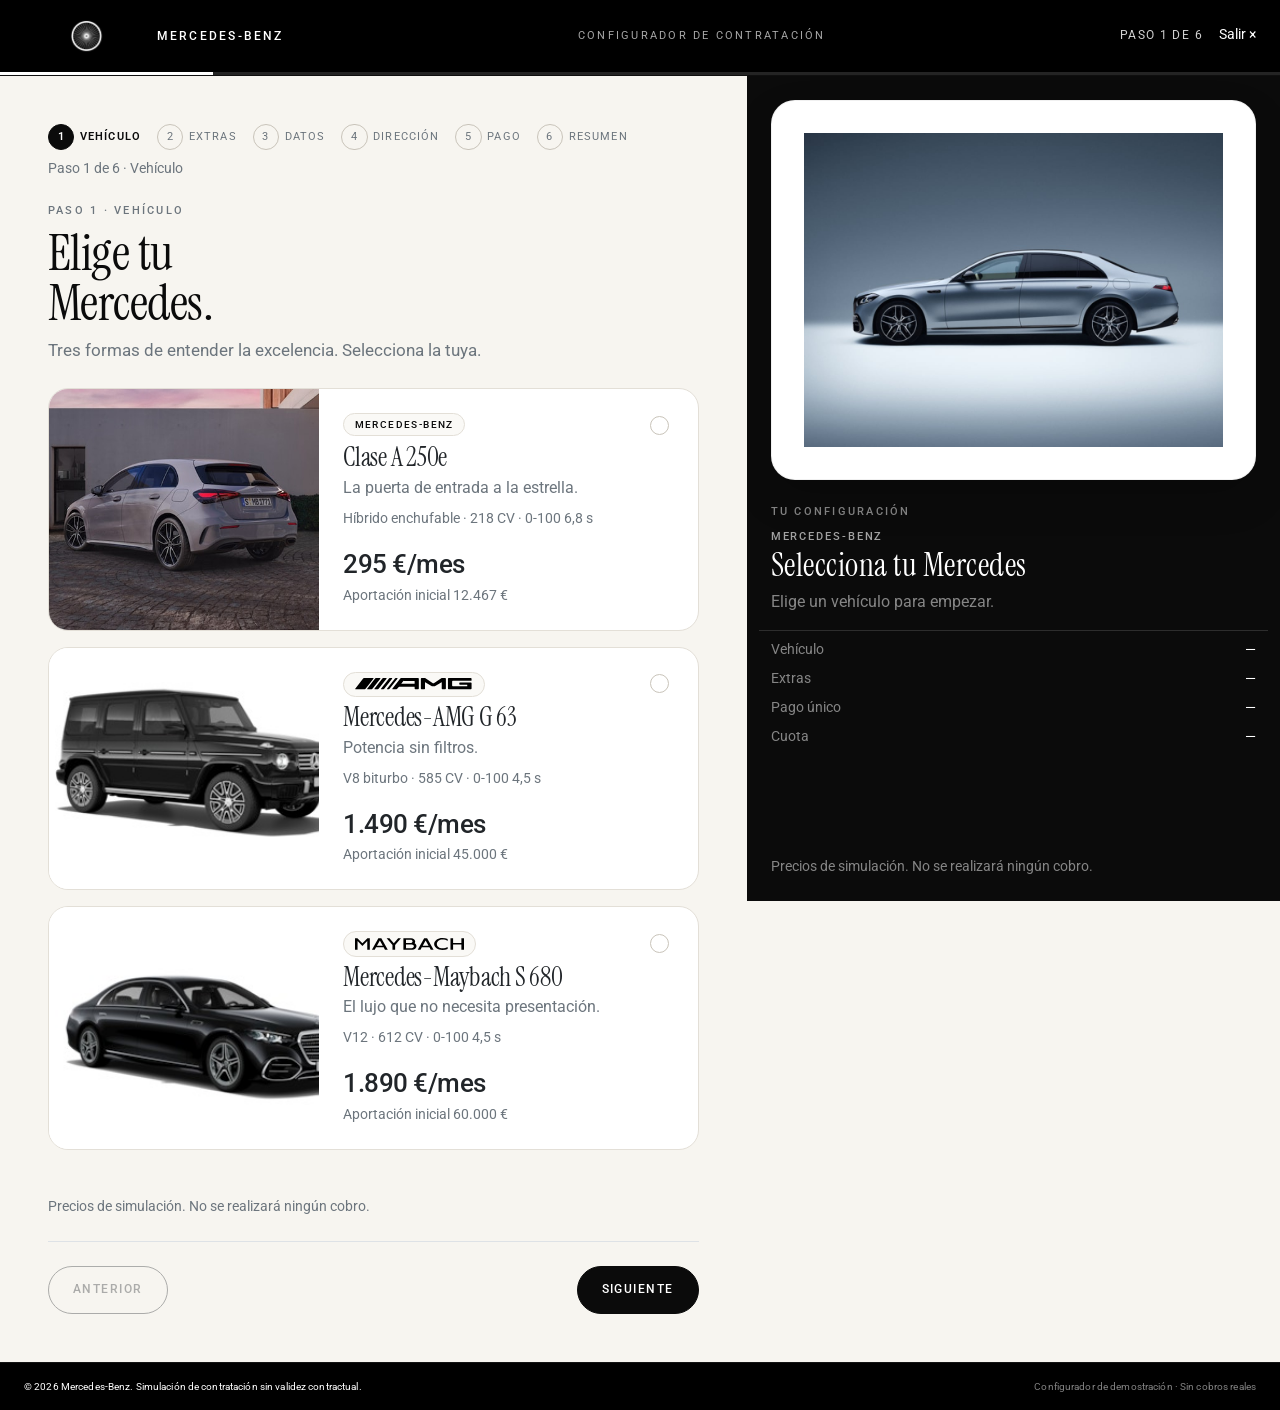
==== commit 77012152: "feat(SCRUM-15): implementa las validaciones y los errores" ====
--- a/contratacion.html
+++ b/contratacion.html
@@ -140,7 +140,8 @@
                                                                 data-imagen="images/ClaseA250eSpecialEdition.jpg"
                                                                 data-tagline="La puerta de entrada a la estrella."
                                                                 data-specs="Híbrido enchufable · 218 CV · 0-100 6,8 s"
-                                                                data-alt="Mercedes-Benz Clase A 250e">
+                                                                data-alt="Mercedes-Benz Clase A 250e"
+                                                                aria-describedby="error-producto">
                                                             <label class="form-check-label stretched-link"
                                                                 for="producto-clase-a">
                                                                 <span class="visually-hidden">Seleccionar Clase A
@@ -187,7 +188,8 @@
                                                                 data-imagen="images/coches/SUV&amp;Todoterreno2.jpg"
                                                                 data-tagline="Potencia sin filtros."
                                                                 data-specs="V8 biturbo · 585 CV · 0-100 4,5 s"
-                                                                data-alt="Mercedes-AMG G 63">
+                                                                data-alt="Mercedes-AMG G 63"
+                                                                aria-describedby="error-producto">
                                                             <label class="form-check-label stretched-link"
                                                                 for="producto-amg">
                                                                 <span class="visually-hidden">Seleccionar
@@ -236,7 +238,8 @@
                                                                 data-imagen="images/coches/Berlina1.jpg"
                                                                 data-tagline="El lujo que no necesita presentación."
                                                                 data-specs="V12 · 612 CV · 0-100 4,5 s"
-                                                                data-alt="Mercedes-Maybach S 680">
+                                                                data-alt="Mercedes-Maybach S 680"
+                                                                aria-describedby="error-producto">
                                                             <label class="form-check-label stretched-link"
                                                                 for="producto-maybach">
                                                                 <span class="visually-hidden">Seleccionar
@@ -262,6 +265,7 @@
                                     </div>
 
                                 </div>
+                                <p class="campo-error" id="error-producto" aria-live="polite"></p>
                             </fieldset>
 
                             <p class="small text-secondary mb-0">
@@ -453,6 +457,8 @@
                                     </div>
                                 </div>
                             </section>
+
+                            <p class="campo-error" id="error-extras" aria-live="polite"></p>
 
                             <div class="extras-resumen" aria-live="polite">
                                 <p class="extras-resumen-titulo mb-1">Tu selección</p>
@@ -799,6 +805,8 @@
                                 </div>
                             </fieldset>
 
+                            <p class="campo-error" id="error-metodoPago" aria-live="polite"></p>
+
                             <div id="pagoDomiciliacion" class="pago-panel mt-4" role="group"
                                 aria-labelledby="tituloPagoDomiciliacion">
                                 <h3 id="tituloPagoDomiciliacion" class="pago-panel-titulo">Datos de la domiciliación</h3>
@@ -1152,6 +1160,7 @@
     <script src="js/direccion.js"></script>
     <script src="js/pago.js"></script>
     <script src="js/resumen.js"></script>
+    <script src="js/validaciones.js"></script>
 </body>
 
 </html>
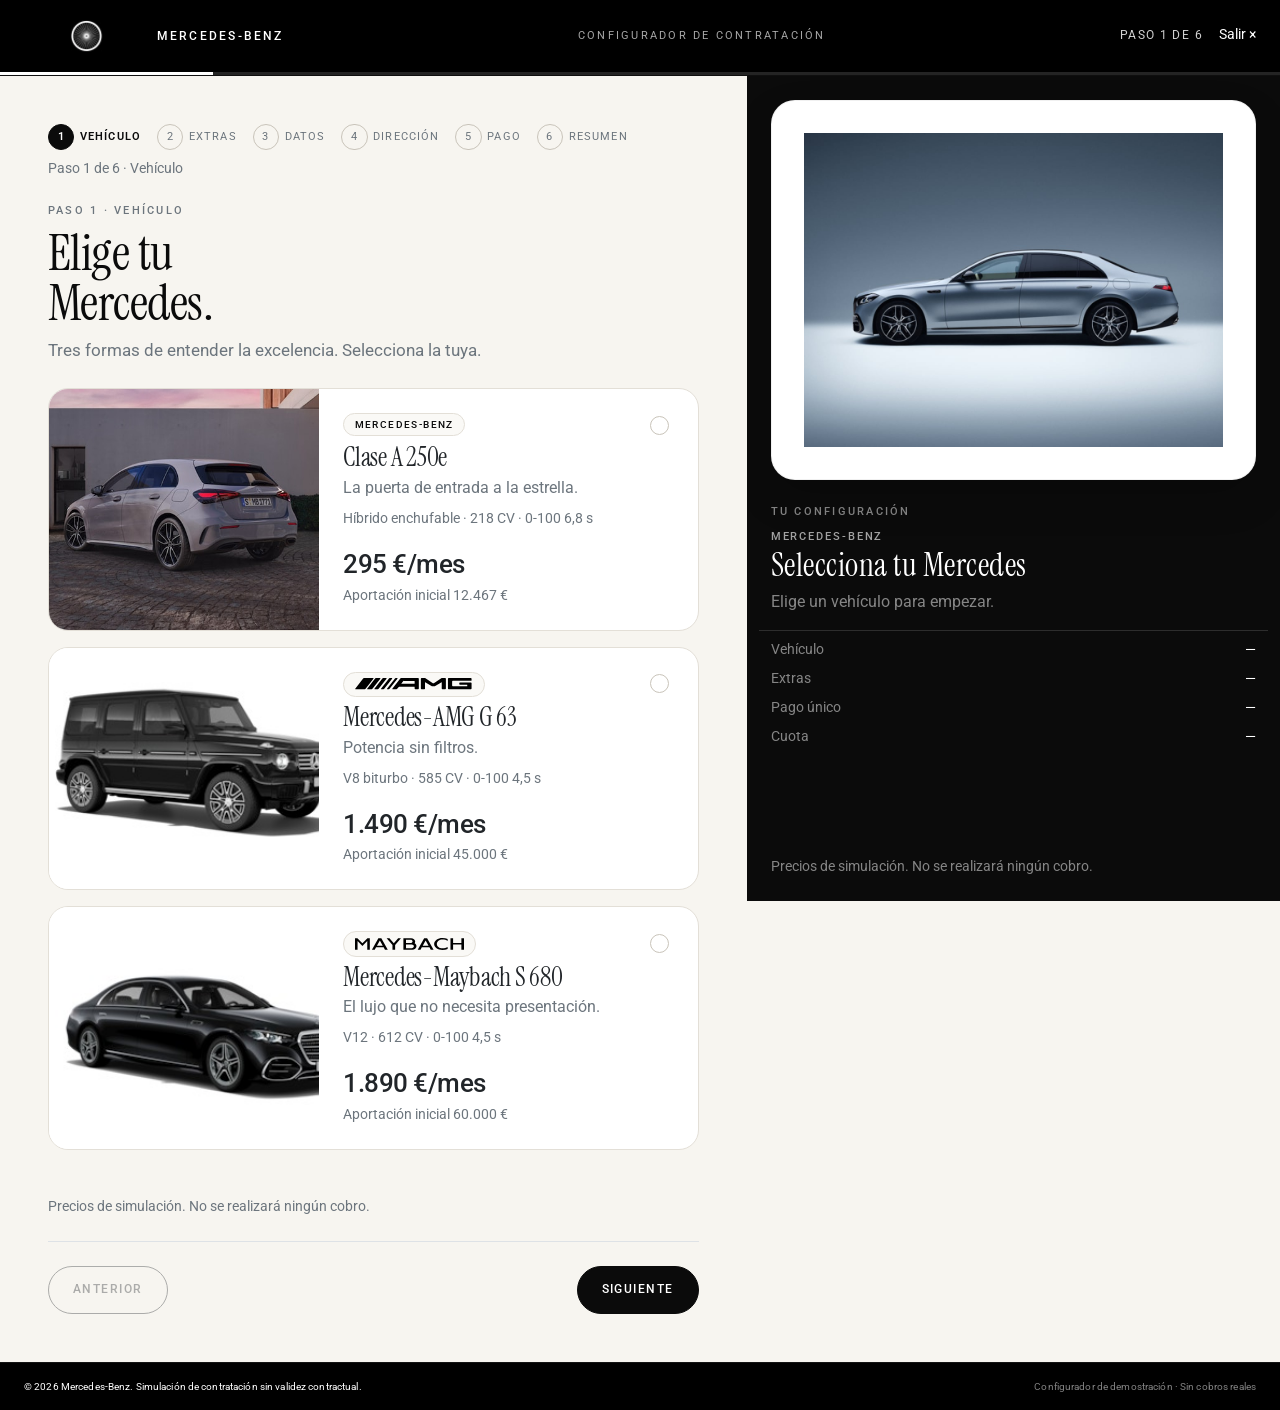
==== commit f6da985e: "feat(SCRUM-16): implementa el calculo dinamico del precio" ====
--- a/contratacion.html
+++ b/contratacion.html
@@ -1154,6 +1154,7 @@
 
     <script src="js/bootstrap.bundle.min.js"></script>
     <script src="js/contratacion.js"></script>
+    <script src="js/precios.js"></script>
     <script src="js/vehiculo.js"></script>
     <script src="js/extras.js"></script>
     <script src="js/datos.js"></script>
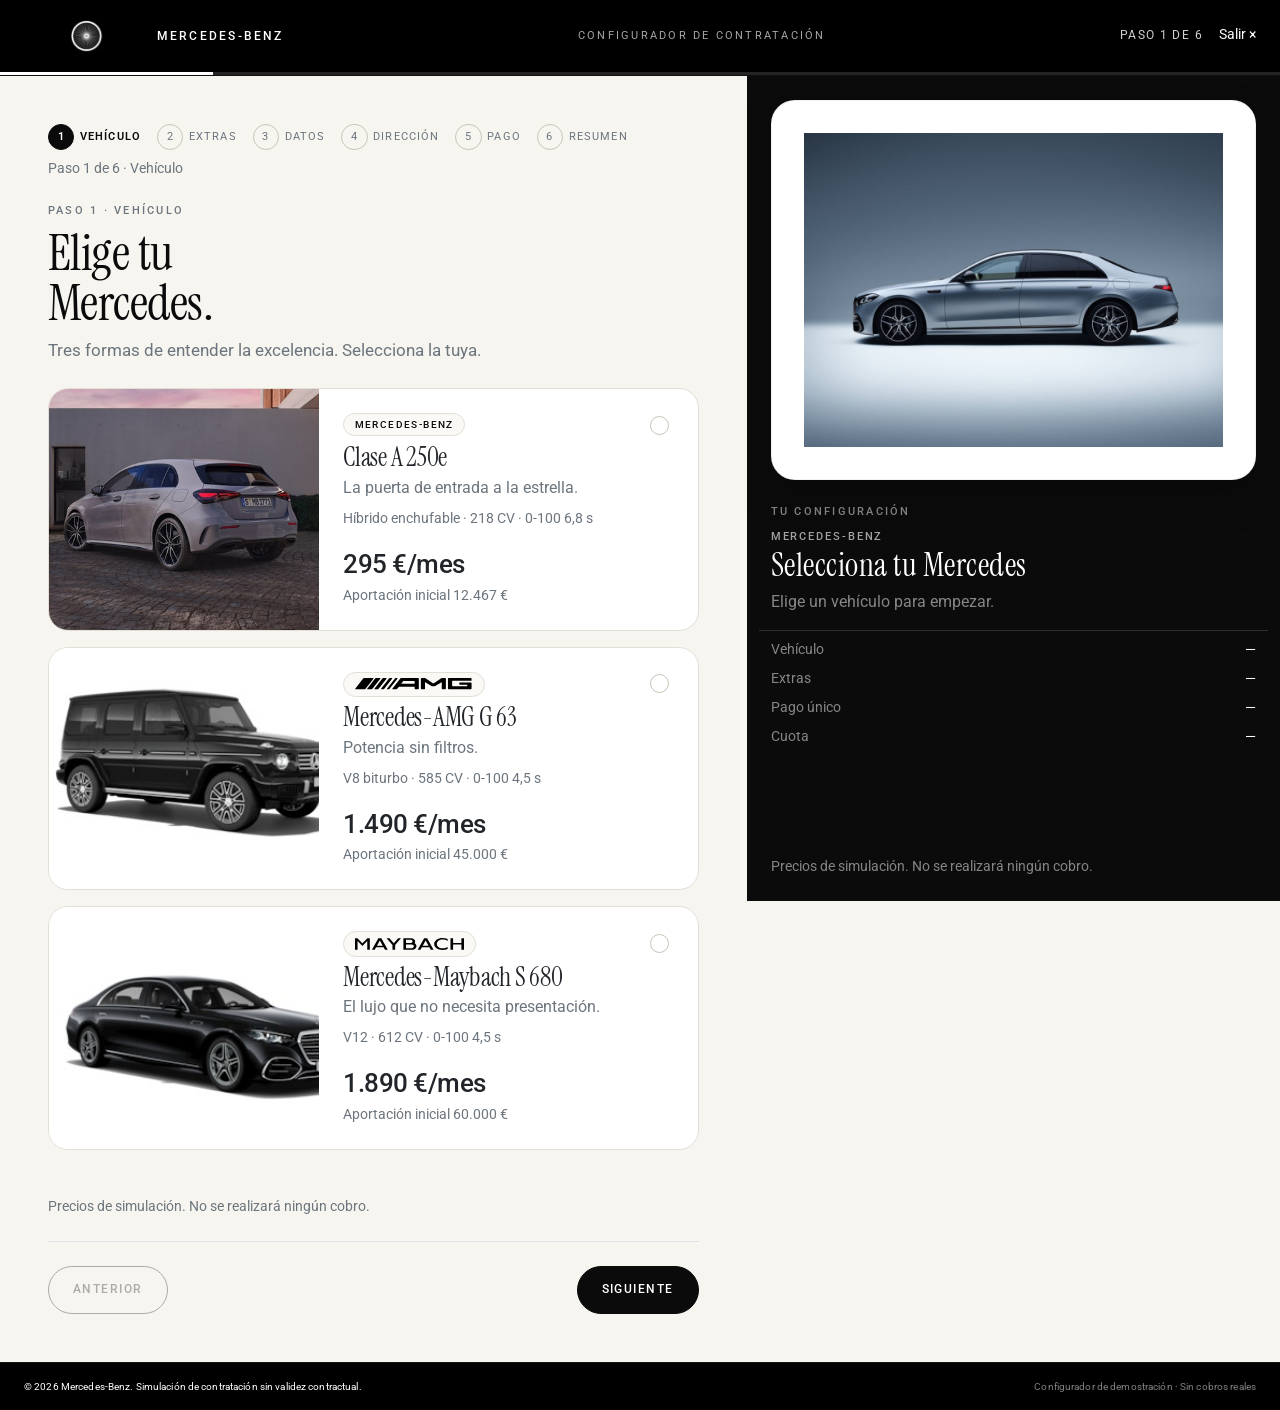
==== commit 3aac2b4c: "feat(SCRUM-17): implementa el envio y la confirmacion" ====
--- a/contratacion.html
+++ b/contratacion.html
@@ -1162,6 +1162,7 @@
     <script src="js/pago.js"></script>
     <script src="js/resumen.js"></script>
     <script src="js/validaciones.js"></script>
+    <script src="js/envio.js"></script>
 </body>
 
 </html>
